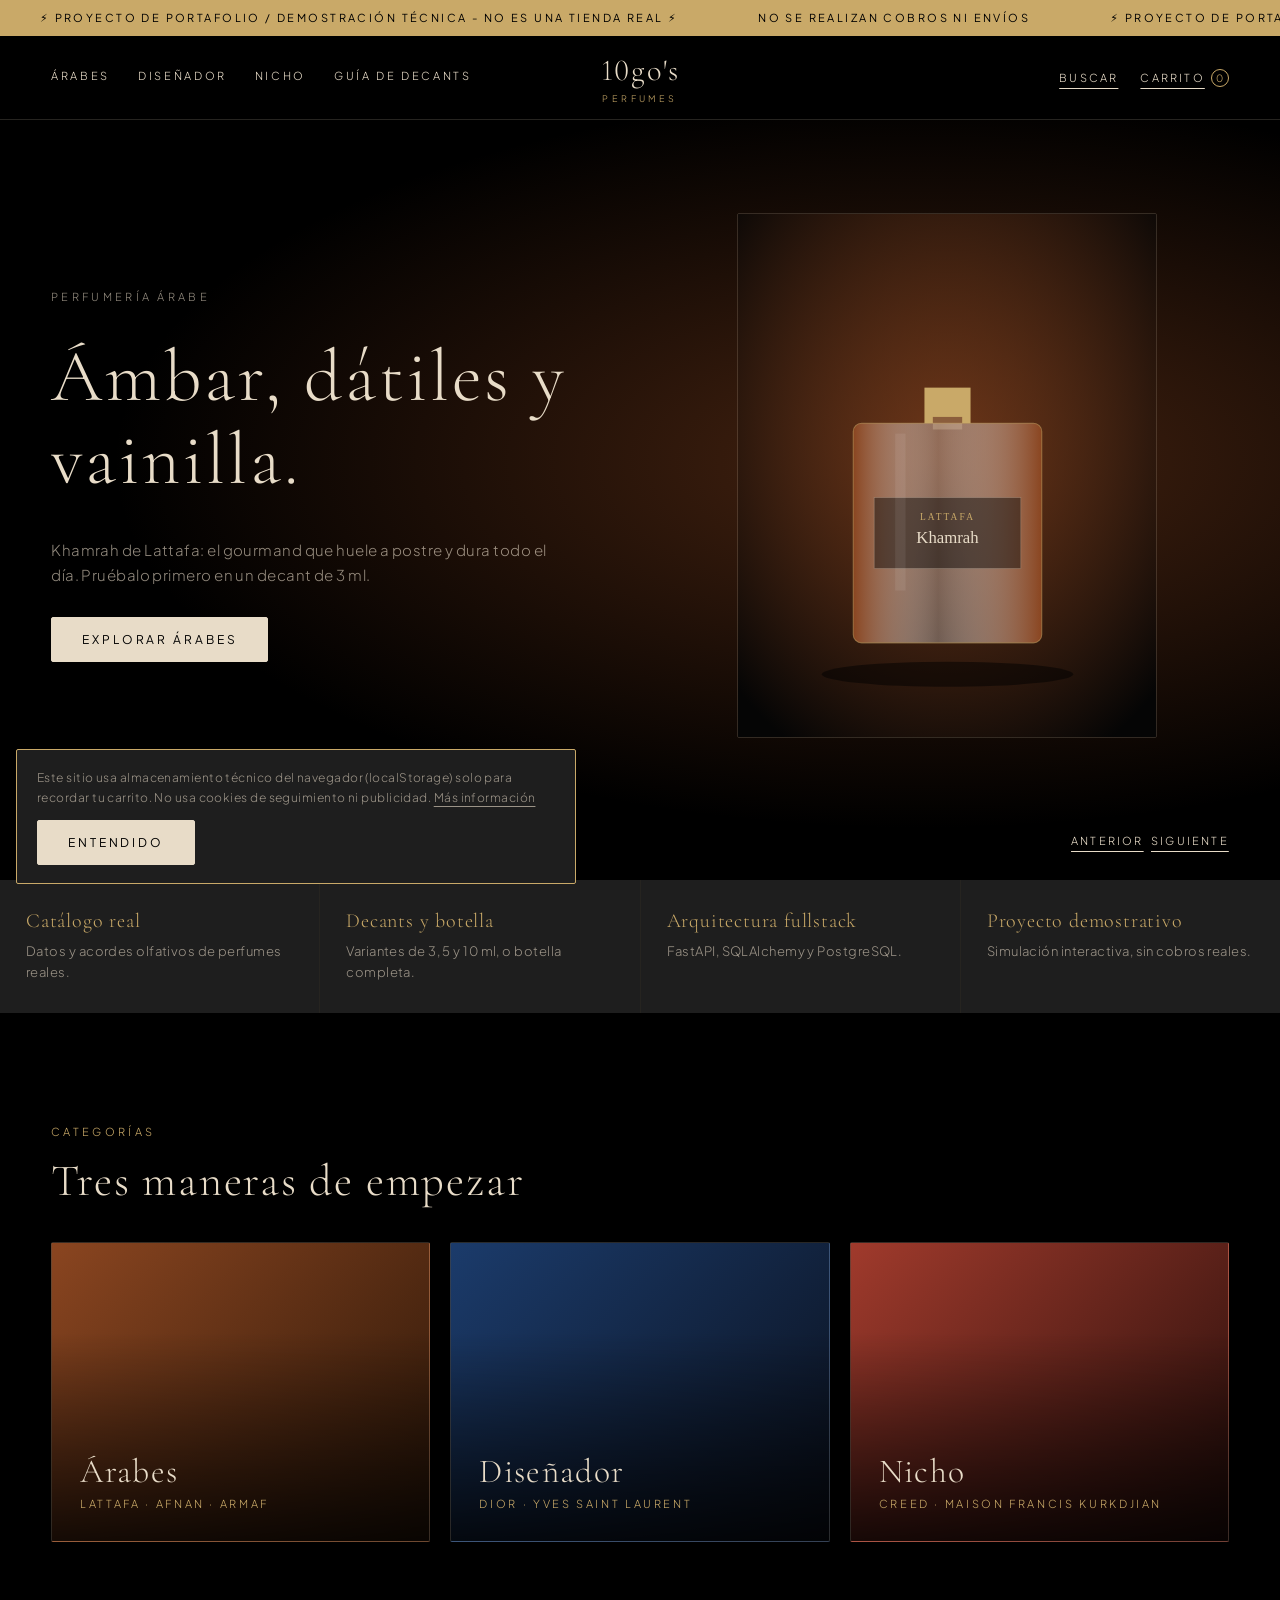
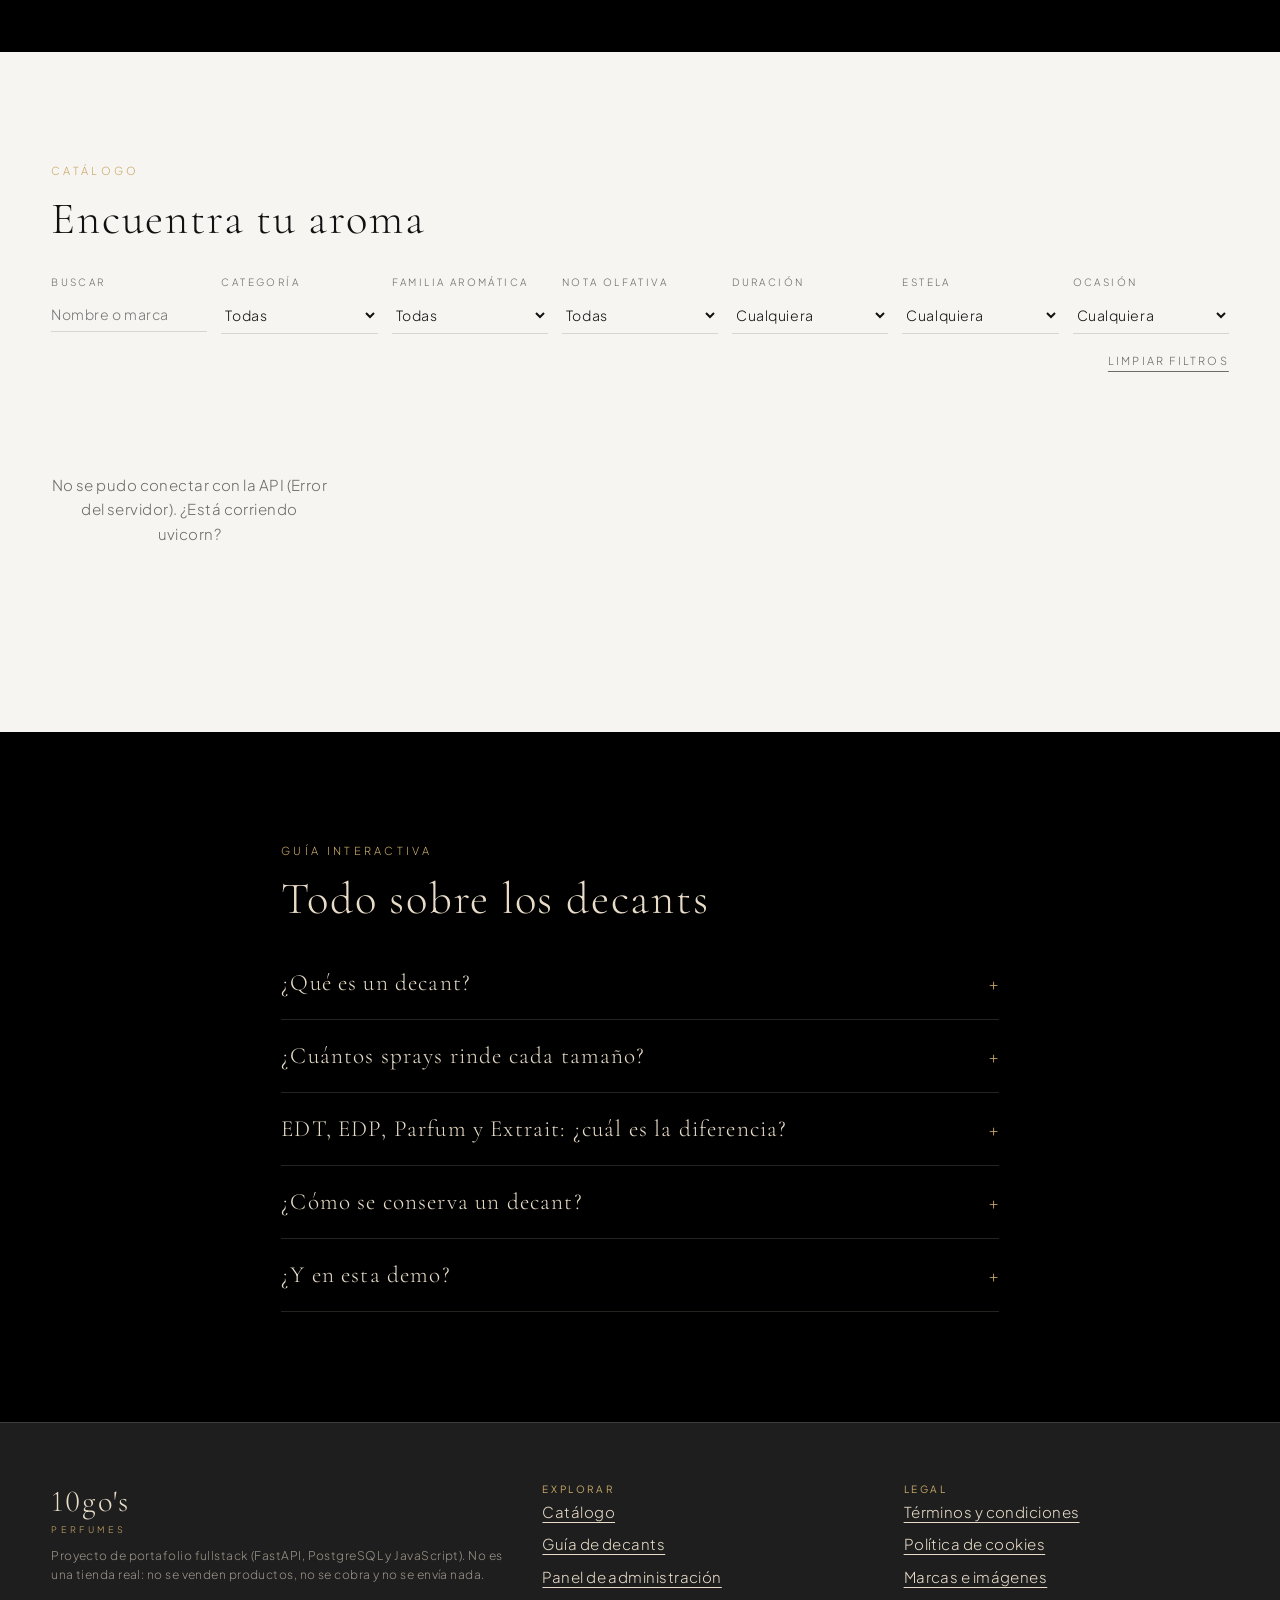
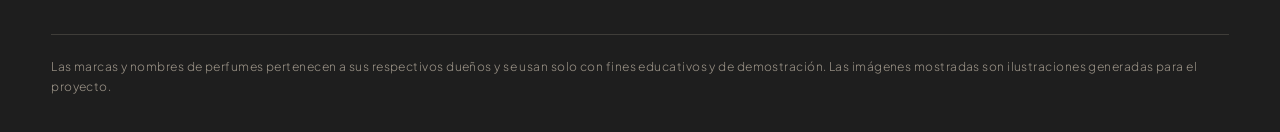
==== frontend/index.html @ 8e202577 "API completa, seed con 8 perfumes y frontend (home, producto, checkout, admin, legal) Co-Authored-By" ====
<!doctype html>
<html lang="es">
<head>
<meta charset="utf-8">
<meta name="viewport" content="width=device-width, initial-scale=1">
<title>10go's Perfumes · Decants y perfumería árabe (proyecto de portafolio)</title>
<meta name="description" content="Proyecto de portafolio: catálogo de perfumes y decants. No es una tienda real.">
<link rel="preconnect" href="https://fonts.googleapis.com"><link rel="preconnect" href="https://fonts.gstatic.com" crossorigin>
<link href="https://fonts.googleapis.com/css2?family=Cormorant+Garamond:wght@300;400&family=Plus+Jakarta+Sans:wght@200;300;400&display=swap" rel="stylesheet">
<link rel="icon" href="data:image/svg+xml,%3Csvg xmlns=%27http://www.w3.org/2000/svg%27 viewBox=%270 0 32 32%27%3E%3Crect width=%2732%27 height=%2732%27 fill=%27%23000%27/%3E%3Ctext x=%2716%27 y=%2722%27 font-size=%2716%27 text-anchor=%27middle%27 fill=%27%23C9A968%27 font-family=%27serif%27%3E10%3C/text%3E%3C/svg%3E">
<link rel="stylesheet" href="css/styles.css">
</head>
<body>
<main>
  <div class="hero" id="hero" aria-roledescription="carrusel" aria-label="Destacados"></div>

  <div class="pillars">
    <div class="pillar"><h3>Catálogo real</h3><p>Datos y acordes olfativos de perfumes reales.</p></div>
    <div class="pillar"><h3>Decants y botella</h3><p>Variantes de 3, 5 y 10 ml, o botella completa.</p></div>
    <div class="pillar"><h3>Arquitectura fullstack</h3><p>FastAPI, SQLAlchemy y PostgreSQL.</p></div>
    <div class="pillar"><h3>Proyecto demostrativo</h3><p>Simulación interactiva, sin cobros reales.</p></div>
  </div>

  <section class="section on-dark" id="categorias"><div class="wrap">
    <p class="eyebrow">Categorías</p><h2>Tres maneras de empezar</h2>
    <div class="cats">
      <a class="cat" href="?category=Árabe#catalogo" data-cat="Árabe" style="--cat-bg:linear-gradient(135deg,#8a4520,#2a1608)"><h3>Árabes</h3><span>Lattafa · Afnan · Armaf</span></a>
      <a class="cat" href="?category=Diseñador#catalogo" data-cat="Diseñador" style="--cat-bg:linear-gradient(135deg,#1b3b6b,#0a0f1a)"><h3>Diseñador</h3><span>Dior · Yves Saint Laurent</span></a>
      <a class="cat" href="?category=Nicho#catalogo" data-cat="Nicho" style="--cat-bg:linear-gradient(135deg,#a03a2c,#240d0a)"><h3>Nicho</h3><span>Creed · Maison Francis Kurkdjian</span></a>
    </div></div></section>

  <section class="section on-charcoal" id="featured"><div class="wrap">
    <p class="eyebrow">Destacados</p><h2>Los más buscados</h2>
    <div class="grid" id="featured-grid" style="margin-top:34px"></div></div></section>

  <section class="section on-light" id="catalogo"><div class="wrap">
    <p class="eyebrow">Catálogo</p><h2>Encuentra tu aroma</h2>
    <form class="filters" id="filters" autocomplete="off">
      <div><label for="f-q">Buscar</label><input id="f-q" name="q" type="search" placeholder="Nombre o marca"></div>
      <div><label for="f-category">Categoría</label><select id="f-category" name="category"><option value="">Todas</option></select></div>
      <div><label for="f-family">Familia aromática</label><select id="f-family" name="family"><option value="">Todas</option></select></div>
      <div><label for="f-note">Nota olfativa</label><select id="f-note" name="note"><option value="">Todas</option></select></div>
      <div><label for="f-duration">Duración</label><select id="f-duration" name="duration"><option value="">Cualquiera</option></select></div>
      <div><label for="f-sillage">Estela</label><select id="f-sillage" name="sillage"><option value="">Cualquiera</option></select></div>
      <div><label for="f-occasion">Ocasión</label><select id="f-occasion" name="occasion"><option value="">Cualquiera</option></select></div>
    </form>
    <div class="results-bar"><span id="result-count" aria-live="polite"></span><button class="link" id="clear" type="button">Limpiar filtros</button></div>
    <div class="grid" id="catalog-grid"></div></div></section>

  <section class="section on-dark" id="guia"><div class="wrap narrow" style="margin-inline:auto">
    <p class="eyebrow">Guía interactiva</p><h2>Todo sobre los decants</h2>
    <details class="acc"><summary>¿Qué es un decant?</summary><div class="acc-body">Es una porción del perfume original pasada a un atomizador pequeño. Permite probar un aroma caro o desconocido durante semanas, sin comprar el frasco completo. El líquido es el mismo del frasco original.</div></details>
    <details class="acc"><summary>¿Cuántos sprays rinde cada tamaño?</summary><div class="acc-body">Un spray libera aproximadamente 0.1 ml (varía según el atomizador). Valores orientativos:
      <table><thead><tr><th>Tamaño</th><th>Sprays aprox.</th><th>Para qué sirve</th></tr></thead><tbody>
      <tr><td>3 ml</td><td>~30</td><td>Probar el aroma unos días</td></tr><tr><td>5 ml</td><td>~50</td><td>Un viaje o un par de semanas</td></tr>
      <tr><td>10 ml</td><td>~100</td><td>Uso casual durante meses</td></tr><tr><td>Botella (70 a 105 ml)</td><td>~700 a 1000</td><td>Tu aroma de cabecera</td></tr></tbody></table></div></details>
    <details class="acc"><summary>EDT, EDP, Parfum y Extrait: ¿cuál es la diferencia?</summary><div class="acc-body">Cambia la proporción de aceites perfumados, y con ella la intensidad y la duración. Los porcentajes son rangos típicos y cada marca decide los suyos:
      <table><thead><tr><th>Tipo</th><th>Concentración típica</th><th>Duración típica</th></tr></thead><tbody>
      <tr><td>Eau de Toilette (EDT)</td><td>5 a 15 %</td><td>3 a 5 horas</td></tr><tr><td>Eau de Parfum (EDP)</td><td>15 a 20 %</td><td>5 a 8 horas</td></tr>
      <tr><td>Parfum / Extrait</td><td>20 a 40 %</td><td>8 horas o más</td></tr></tbody></table></div></details>
    <details class="acc"><summary>¿Cómo se conserva un decant?</summary><div class="acc-body">Lejos de la luz directa y del calor: un cajón o un armario es ideal, nunca el baño ni el carro. Cerrado y con el atomizador limpio, un decant puede durar años.</div></details>
    <details class="acc"><summary>¿Y en esta demo?</summary><div class="acc-body">Aquí no se vende nada: puedes armar un carrito y generar una orden de prueba, que descuenta el stock de la base de datos para mostrar cómo funciona el backend.</div></details>
  </div></section>
</main>
<script type="module" src="js/app.js"></script>
</body>
</html>
---- frontend/css/styles.css ----
/* 10go's Perfumes: estilos. Paleta de marca + layout editorial inspirado en AATHER
   (tipografía fina, aire, líneas de 1px, esquinas de 2px, enlaces subrayados). */
:root {
  --bg: #000000;
  --charcoal: #1E1E1E;
  --cream: #E8DCC8;
  --gold: #C9A968;
  --amber: #8B5E3C;
  --catalog: #F7F5F2;
  --ink: #111111;
  --muted: rgba(232, 220, 200, .62);
  --line: rgba(232, 220, 200, .16);
  --radius: 2px;
  --font-title: "Cormorant Garamond", "Times New Roman", serif;
  --font-body: "Plus Jakarta Sans", system-ui, sans-serif;
  --gutter: clamp(16px, 4vw, 56px);
}
*, *::before, *::after { box-sizing: border-box; }
html { scroll-behavior: smooth; }
@media (prefers-reduced-motion: reduce) { html { scroll-behavior: auto; } * { animation-duration: .001ms !important; transition-duration: .001ms !important; } }
body { margin: 0; background: var(--bg); color: var(--cream); font: 300 15px/1.65 var(--font-body); letter-spacing: .03em; -webkit-font-smoothing: antialiased; }
img { max-width: 100%; display: block; }
a { color: inherit; text-decoration: underline; text-decoration-thickness: 1px; text-underline-offset: 4px; }
a:hover { color: var(--gold); }
h1, h2, h3, h4 { font-family: var(--font-title); font-weight: 300; letter-spacing: .04em; margin: 0 0 .5em; line-height: 1.12; }
h1 { font-size: clamp(2.4rem, 6vw, 4.6rem); } h2 { font-size: clamp(1.8rem, 3.6vw, 2.8rem); } h3 { font-size: 1.5rem; }
.eyebrow { font-size: 11px; letter-spacing: .3em; text-transform: uppercase; color: var(--gold); margin: 0 0 14px; }
.wrap { padding-inline: var(--gutter); max-width: 1400px; margin-inline: auto; }
.section { padding-block: clamp(56px, 9vw, 110px); }
.on-dark { background: var(--bg); color: var(--cream); }
.on-charcoal { background: var(--charcoal); color: var(--cream); }
.on-light { background: var(--catalog); color: var(--ink); --muted: rgba(17, 17, 17, .6); --line: rgba(17, 17, 17, .14); }
.on-light a:hover { color: var(--amber); }
.sr-only { position: absolute; width: 1px; height: 1px; overflow: hidden; clip: rect(0 0 0 0); white-space: nowrap; }
:focus-visible { outline: 1px solid var(--gold); outline-offset: 3px; }

/* ---- botones: el principal es crema; el resto son enlaces subrayados ---- */
.btn { display: inline-block; background: var(--cream); color: #000; border: 1px solid var(--cream); border-radius: var(--radius); padding: 14px 30px; font: 400 12px var(--font-body); letter-spacing: .24em; text-transform: uppercase; text-decoration: none; cursor: pointer; transition: background .25s, color .25s; }
.btn:hover { background: transparent; color: var(--cream); }
.on-light .btn { background: #000; color: var(--cream); border-color: #000; } .on-light .btn:hover { background: transparent; color: #000; }
.btn[disabled] { opacity: .35; pointer-events: none; }
.link { background: none; border: 0; padding: 0; font: inherit; color: inherit; letter-spacing: .2em; text-transform: uppercase; font-size: 11px; text-decoration: underline; text-underline-offset: 6px; cursor: pointer; }
.link:hover { color: var(--gold); }

/* ---- marquesina de aviso ---- */
.topbar { background: var(--gold); color: #000; overflow: hidden; white-space: nowrap; font-size: 11px; letter-spacing: .22em; text-transform: uppercase; font-weight: 400; }
.topbar-track { display: inline-flex; animation: marquee 38s linear infinite; padding-block: 9px; }
.topbar:hover .topbar-track { animation-play-state: paused; }
.topbar span { padding-inline: 40px; }
@keyframes marquee { to { transform: translateX(-50%); } }

/* ---- header ---- */
.site-header { position: sticky; top: 0; z-index: 40; background: rgba(0, 0, 0, .92); backdrop-filter: blur(8px); border-bottom: 1px solid var(--line); }
.header-row { display: grid; grid-template-columns: 1fr auto 1fr; align-items: center; padding: 16px var(--gutter); gap: 16px; max-width: 1400px; margin-inline: auto; }
.nav { display: flex; gap: 28px; font-size: 11px; letter-spacing: .24em; text-transform: uppercase; }
.nav a { white-space: nowrap; text-decoration: none; padding-bottom: 3px; } .nav a:hover, .nav a[aria-current] { color: var(--gold); text-decoration: underline; }
.logo { text-align: center; text-decoration: none; line-height: 1; display: block; }
.logo b { display: block; font: 300 1.9rem var(--font-title); letter-spacing: .06em; color: var(--cream); }
.logo small { display: block; margin-top: 5px; font-size: 9px; letter-spacing: .38em; color: var(--gold); }
.header-tools { display: flex; justify-content: flex-end; gap: 22px; align-items: center; }
.cart-count { display: inline-grid; place-items: center; min-width: 18px; height: 18px; margin-left: 6px; border: 1px solid var(--gold); border-radius: 9px; font-size: 10px; letter-spacing: 0; color: var(--gold); }
.search-bar { display: none; border-top: 1px solid var(--line); padding: 12px var(--gutter); }
.search-bar.open { display: block; }
.search-bar input { width: 100%; max-width: 1400px; margin-inline: auto; display: block; background: transparent; border: 0; border-bottom: 1px solid var(--line); color: var(--cream); font: 300 1.2rem var(--font-title); padding: 8px 0; letter-spacing: .06em; }
.search-bar input:focus { outline: none; border-color: var(--gold); }
@media (max-width: 820px) {
  .header-row { grid-template-columns: auto 1fr auto; }
  .nav { grid-column: 1 / -1; grid-row: 2; overflow-x: auto; gap: 22px; padding-bottom: 4px; justify-content: center; }
  .logo { grid-column: 2; grid-row: 1; } .header-tools { grid-column: 3; grid-row: 1; gap: 14px; }
}

/* ---- hero carrusel ---- */
.hero { position: relative; min-height: min(86vh, 760px); overflow: hidden; background: var(--bg); }
.slide { position: absolute; inset: 0; display: grid; grid-template-columns: 1.05fr 1fr; align-items: center; gap: 24px; padding: 40px var(--gutter) 90px; opacity: 0; visibility: hidden; transition: opacity .9s ease, visibility .9s; background: radial-gradient(ellipse at 72% 45%, var(--tint) 0%, transparent 62%); }
.slide.active { opacity: 1; visibility: visible; }
.slide-text { max-width: 560px; margin-left: max(0px, calc((100vw - 1400px) / 2)); }
.slide-text p { color: var(--muted); max-width: 46ch; margin: 0 0 30px; }
.slide-img img { width: 100%; height: 100%; object-fit: cover; }
.slide-img { justify-self: center; width: min(420px, 80%); aspect-ratio: 4 / 5; border-radius: var(--radius); overflow: hidden; border: 1px solid var(--line); }
.slide.active .slide-text > * { animation: rise .9s both; } .slide.active .slide-text > *:nth-child(2) { animation-delay: .1s; } .slide.active .slide-text > *:nth-child(3) { animation-delay: .2s; } .slide.active .slide-text > *:nth-child(4) { animation-delay: .3s; }
@keyframes rise { from { opacity: 0; transform: translateY(14px); } }
.hero-ctrl { position: absolute; bottom: 28px; left: var(--gutter); right: var(--gutter); display: flex; justify-content: space-between; align-items: center; z-index: 3; }
.dots { display: flex; gap: 10px; } .dot { width: 26px; height: 2px; background: var(--line); border: 0; padding: 0; cursor: pointer; } .dot[aria-current="true"] { background: var(--gold); }
@media (max-width: 760px) { .slide { grid-template-columns: 1fr; padding-top: 28px; align-content: start; } .slide-img { width: 48%; order: -1; } .hero { min-height: 780px; } }

/* ---- pilares ---- */
.pillars { display: grid; grid-template-columns: repeat(4, 1fr); gap: 1px; background: var(--line); }
.pillar { background: var(--charcoal); padding: 30px 26px; }
.pillar h3 { font-size: 1.25rem; margin-bottom: 8px; color: var(--gold); } .pillar p { margin: 0; font-size: 13px; color: var(--muted); }
@media (max-width: 900px) { .pillars { grid-template-columns: 1fr 1fr; } } @media (max-width: 520px) { .pillars { grid-template-columns: 1fr; } }

/* ---- categorías ---- */
.cats { display: grid; grid-template-columns: repeat(3, 1fr); gap: 20px; margin-top: 36px; }
.cat { position: relative; min-height: 300px; padding: 28px; display: flex; flex-direction: column; justify-content: flex-end; text-decoration: none; border: 1px solid var(--line); border-radius: var(--radius); background: linear-gradient(to top, rgba(0,0,0,.78), transparent 70%), var(--cat-bg); overflow: hidden; transition: border-color .3s; }
.cat:hover { border-color: var(--gold); color: var(--cream); } .cat h3 { font-size: 2.1rem; margin-bottom: 4px; } .cat span { font-size: 11px; letter-spacing: .24em; text-transform: uppercase; color: var(--gold); }
@media (max-width: 760px) { .cats { grid-template-columns: 1fr; } .cat { min-height: 180px; } }

/* ---- tarjetas de producto ---- */
.grid { display: grid; grid-template-columns: repeat(auto-fill, minmax(230px, 1fr)); gap: 36px 24px; }
.card { text-decoration: none; display: block; color: inherit; }
.card:hover { color: inherit; }
.card-img { aspect-ratio: 4 / 5; overflow: hidden; border-radius: var(--radius); background: #0b0b0b; position: relative; }
.card-img img { width: 100%; height: 100%; object-fit: cover; transition: transform .8s cubic-bezier(.2,.7,.2,1); }
.card:hover .card-img img { transform: scale(1.045); }
.card-badge { position: absolute; top: 10px; left: 10px; background: var(--cream); color: #000; font-size: 9px; letter-spacing: .22em; text-transform: uppercase; padding: 4px 8px; border-radius: var(--radius); }
.card-brand { margin: 14px 0 2px; font-size: 10px; letter-spacing: .26em; text-transform: uppercase; color: var(--gold); }
.on-light .card-brand { color: var(--amber); }
.card h3 { font-size: 1.35rem; margin: 0 0 6px; }
.card-meta { font-size: 12px; color: var(--muted); margin: 0; } .card-price { margin: 6px 0 0; font-size: 13px; }
.card-price s { color: var(--muted); }

/* ---- filtros ---- */
.filters { display: grid; grid-template-columns: repeat(auto-fit, minmax(150px, 1fr)); gap: 14px; margin: 30px 0 18px; }
.filters label { display: block; font-size: 10px; letter-spacing: .24em; text-transform: uppercase; color: var(--muted); margin-bottom: 6px; }
.filters select, .filters input { width: 100%; background: transparent; color: inherit; border: 0; border-bottom: 1px solid var(--line); border-radius: 0; padding: 8px 0; font: 300 14px var(--font-body); letter-spacing: .04em; }
.filters option { color: #000; } .filters select:focus, .filters input:focus { outline: none; border-color: var(--gold); }
.results-bar { display: flex; justify-content: space-between; align-items: center; margin-bottom: 28px; font-size: 12px; color: var(--muted); letter-spacing: .12em; }
.empty { padding: 60px 0; text-align: center; color: var(--muted); }

/* ---- guía de decants ---- */
details.acc { border-bottom: 1px solid var(--line); } details.acc summary { cursor: pointer; list-style: none; padding: 22px 0; font: 300 1.45rem var(--font-title); letter-spacing: .05em; display: flex; justify-content: space-between; }
details.acc summary::-webkit-details-marker { display: none; } details.acc summary::after { content: "+"; color: var(--gold); transition: transform .3s; } details.acc[open] summary::after { transform: rotate(45deg); }
details.acc .acc-body { padding: 0 0 26px; color: var(--muted); max-width: 70ch; }
.acc table { border-collapse: collapse; width: 100%; max-width: 560px; margin-top: 8px; } .acc th, .acc td { text-align: left; padding: 9px 12px 9px 0; border-bottom: 1px solid var(--line); font-size: 13px; } .acc th { color: var(--gold); font-weight: 400; letter-spacing: .15em; text-transform: uppercase; font-size: 10px; }

/* ---- página de producto ---- */
.product { display: grid; grid-template-columns: 1fr 1fr; gap: clamp(28px, 5vw, 80px); align-items: start; }
.product-img { position: sticky; top: 120px; aspect-ratio: 4 / 5; border-radius: var(--radius); overflow: hidden; border: 1px solid var(--line); }
.product-img img { width: 100%; height: 100%; object-fit: cover; }
.price-big { font: 300 2rem var(--font-title); margin: 12px 0 2px; } .price-sub { color: var(--muted); font-size: 13px; margin: 0 0 24px; }
.sizes { display: flex; flex-wrap: wrap; gap: 10px; margin: 8px 0 8px; }
.size { background: transparent; color: var(--cream); border: 1px solid var(--line); border-radius: var(--radius); padding: 12px 18px; font: 300 13px var(--font-body); letter-spacing: .1em; cursor: pointer; text-align: center; min-width: 92px; transition: border-color .2s, background .2s; }
.size small { display: block; font-size: 9px; letter-spacing: .2em; text-transform: uppercase; color: var(--gold); margin-top: 2px; }
.size:hover { border-color: var(--gold); } .size[aria-pressed="true"] { border-color: var(--gold); background: rgba(201, 169, 104, .12); }
.size[disabled] { opacity: .4; cursor: not-allowed; text-decoration: line-through; } .size[disabled] small { text-decoration: none; }
.stock-line { font-size: 12px; color: var(--muted); letter-spacing: .1em; margin: 6px 0 22px; min-height: 1.4em; }
.buy-row { display: flex; gap: 16px; align-items: center; flex-wrap: wrap; }
.qty { display: inline-flex; align-items: center; border: 1px solid var(--line); border-radius: var(--radius); } .qty button { background: none; border: 0; color: inherit; width: 38px; height: 44px; cursor: pointer; font-size: 16px; } .qty span { min-width: 28px; text-align: center; }
.spec { width: 100%; border-collapse: collapse; margin: 6px 0 30px; } .spec th, .spec td { text-align: left; padding: 11px 0; border-bottom: 1px solid var(--line); font-size: 13px; vertical-align: top; } .spec th { color: var(--gold); font-weight: 400; letter-spacing: .18em; text-transform: uppercase; font-size: 10px; width: 36%; }
.pyramid { display: grid; gap: 14px; margin: 8px 0 30px; } .pyramid h4 { font: 400 10px var(--font-body); letter-spacing: .24em; text-transform: uppercase; color: var(--gold); margin: 0 0 4px; } .pyramid p { margin: 0; }
/* gráfico de acordes: las barras crecen de 0 a su porcentaje al cargar */
.accords { display: grid; gap: 8px; margin: 10px 0 8px; }
.bar { height: 30px; background: rgba(232, 220, 200, .05); border-radius: 0 999px 999px 0; }
.bar > span { display: flex; align-items: center; height: 100%; width: 0; padding-left: 14px; border-radius: 0 999px 999px 0; font-size: 12px; letter-spacing: .08em; white-space: nowrap; animation: grow 1.1s cubic-bezier(.2, .7, .2, 1) forwards; animation-delay: calc(var(--i) * 90ms + 150ms); }
@keyframes grow { to { width: var(--w); } }
.note-src { font-size: 11px; color: var(--muted); }

/* ---- carrito lateral ---- */
.overlay { position: fixed; inset: 0; background: rgba(0, 0, 0, .6); opacity: 0; pointer-events: none; transition: opacity .3s; z-index: 60; } .overlay.open { opacity: 1; pointer-events: auto; }
.drawer { position: fixed; top: 0; right: 0; bottom: 0; width: min(430px, 100vw); background: var(--charcoal); border-left: 1px solid var(--line); transform: translateX(100%); transition: transform .4s cubic-bezier(.2, .7, .2, 1); z-index: 70; display: flex; flex-direction: column; }
.drawer.open { transform: none; }
.drawer-head, .drawer-foot { padding: 22px 26px; border-bottom: 1px solid var(--line); display: flex; justify-content: space-between; align-items: center; } .drawer-foot { border: 0; border-top: 1px solid var(--line); display: block; }
.drawer-head h2 { margin: 0; font-size: 1.7rem; } .drawer-items { flex: 1; overflow-y: auto; padding: 8px 26px; }
.line { display: grid; grid-template-columns: 64px 1fr auto; gap: 14px; padding: 16px 0; border-bottom: 1px solid var(--line); align-items: start; } .line img { width: 64px; aspect-ratio: 4/5; object-fit: cover; border-radius: var(--radius); }
.line h4 { font: 400 1.1rem var(--font-title); margin: 0; } .line p { margin: 2px 0 6px; font-size: 12px; color: var(--muted); }
.line .qty button { height: 30px; width: 28px; } .line .qty { font-size: 13px; }
.total-row { display: flex; justify-content: space-between; margin-bottom: 4px; } .drawer-foot .btn { width: 100%; text-align: center; margin-top: 16px; } .tiny { font-size: 11px; color: var(--muted); }

/* ---- checkout / admin / legal ---- */
.page-head { padding-block: 56px 20px; } .narrow { max-width: 820px; }
.checkout { display: grid; grid-template-columns: 1.1fr 1fr; gap: clamp(28px, 5vw, 70px); align-items: start; }
.field { margin-bottom: 20px; } .field label { display: block; font-size: 10px; letter-spacing: .24em; text-transform: uppercase; color: var(--muted); margin-bottom: 6px; }
.field input, .field textarea, .field select { width: 100%; background: transparent; color: var(--cream); border: 0; border-bottom: 1px solid var(--line); padding: 10px 0; font: 300 15px var(--font-body); letter-spacing: .04em; border-radius: 0; } .field textarea { min-height: 80px; resize: vertical; border: 1px solid var(--line); padding: 10px; border-radius: var(--radius); }
.field input:focus, .field textarea:focus { outline: none; border-color: var(--gold); }
.demo-note { border: 1px solid var(--gold); color: var(--gold); padding: 14px 16px; font-size: 12px; letter-spacing: .06em; border-radius: var(--radius); margin: 0 0 26px; }
.error { color: #e58a7a; font-size: 13px; min-height: 1.4em; } .ticket { border: 1px solid var(--gold); padding: clamp(22px, 4vw, 44px); border-radius: var(--radius); max-width: 640px; margin-inline: auto; }
.ticket h2 { text-align: center; } .code { text-align: center; font: 300 2.4rem var(--font-title); color: var(--gold); letter-spacing: .12em; margin: 0 0 6px; }
.tbl { width: 100%; border-collapse: collapse; font-size: 13px; } .tbl th, .tbl td { text-align: left; padding: 10px 10px 10px 0; border-bottom: 1px solid var(--line); vertical-align: middle; } .tbl th { color: var(--gold); font-weight: 400; font-size: 10px; letter-spacing: .18em; text-transform: uppercase; } .tbl td.num, .tbl th.num { text-align: right; }
.tbl input { width: 78px; background: transparent; border: 1px solid var(--line); color: var(--cream); padding: 6px 8px; border-radius: var(--radius); font: inherit; }
.table-scroll { overflow-x: auto; }
.stats { display: grid; grid-template-columns: repeat(auto-fit, minmax(200px, 1fr)); gap: 1px; background: var(--line); margin-bottom: 50px; } .stat { background: var(--charcoal); padding: 26px; } .stat b { display: block; font: 300 2rem var(--font-title); color: var(--gold); } .stat span { font-size: 11px; letter-spacing: .2em; text-transform: uppercase; color: var(--muted); }
.out { color: #e58a7a; } .admin-tabs { display: flex; gap: 26px; margin: 0 0 24px; }
dialog { background: var(--charcoal); color: var(--cream); border: 1px solid var(--gold); border-radius: var(--radius); padding: 28px; width: min(720px, 94vw); max-height: 92vh; } dialog::backdrop { background: rgba(0, 0, 0, .75); }
.legal h2 { margin-top: 2em; font-size: 2rem; } .legal p, .legal li { color: var(--muted); }

/* ---- footer / cookies ---- */
.site-footer { background: var(--charcoal); border-top: 1px solid var(--line); padding: 60px var(--gutter) 36px; }
.footer-grid { max-width: 1400px; margin-inline: auto; display: grid; grid-template-columns: 1.4fr 1fr 1fr; gap: 36px; } .footer-grid h4 { font: 400 10px var(--font-body); letter-spacing: .26em; text-transform: uppercase; color: var(--gold); } .footer-grid ul { list-style: none; padding: 0; margin: 0; } .footer-grid li { margin-bottom: 8px; }
.footer-grid p, .legal-note { color: var(--muted); font-size: 12px; } .legal-note { max-width: 1400px; margin: 36px auto 0; padding-top: 22px; border-top: 1px solid var(--line); }
@media (max-width: 760px) { .footer-grid, .checkout, .product { grid-template-columns: 1fr; } .product-img { position: static; } }
.cookie { position: fixed; left: 16px; right: 16px; bottom: 16px; max-width: 560px; background: var(--charcoal); border: 1px solid var(--gold); border-radius: var(--radius); padding: 18px 20px; z-index: 80; font-size: 12px; display: none; } .cookie.show { display: block; } .cookie p { margin: 0 0 12px; color: var(--muted); } .cookie .row { display: flex; gap: 20px; align-items: center; }
.toast { position: fixed; left: 50%; bottom: 28px; transform: translate(-50%, 20px); background: var(--cream); color: #000; padding: 12px 22px; border-radius: var(--radius); font-size: 12px; letter-spacing: .12em; opacity: 0; pointer-events: none; transition: .3s; z-index: 90; } .toast.show { opacity: 1; transform: translate(-50%, 0); }
.admin-tabs .link[aria-pressed="true"] { color: var(--gold); }
/* Cormorant usa números "antiguos" (el 1 parece una I); forzamos números alineados en todo el sitio. */
* { font-feature-settings: "lnum" 1 !important; }
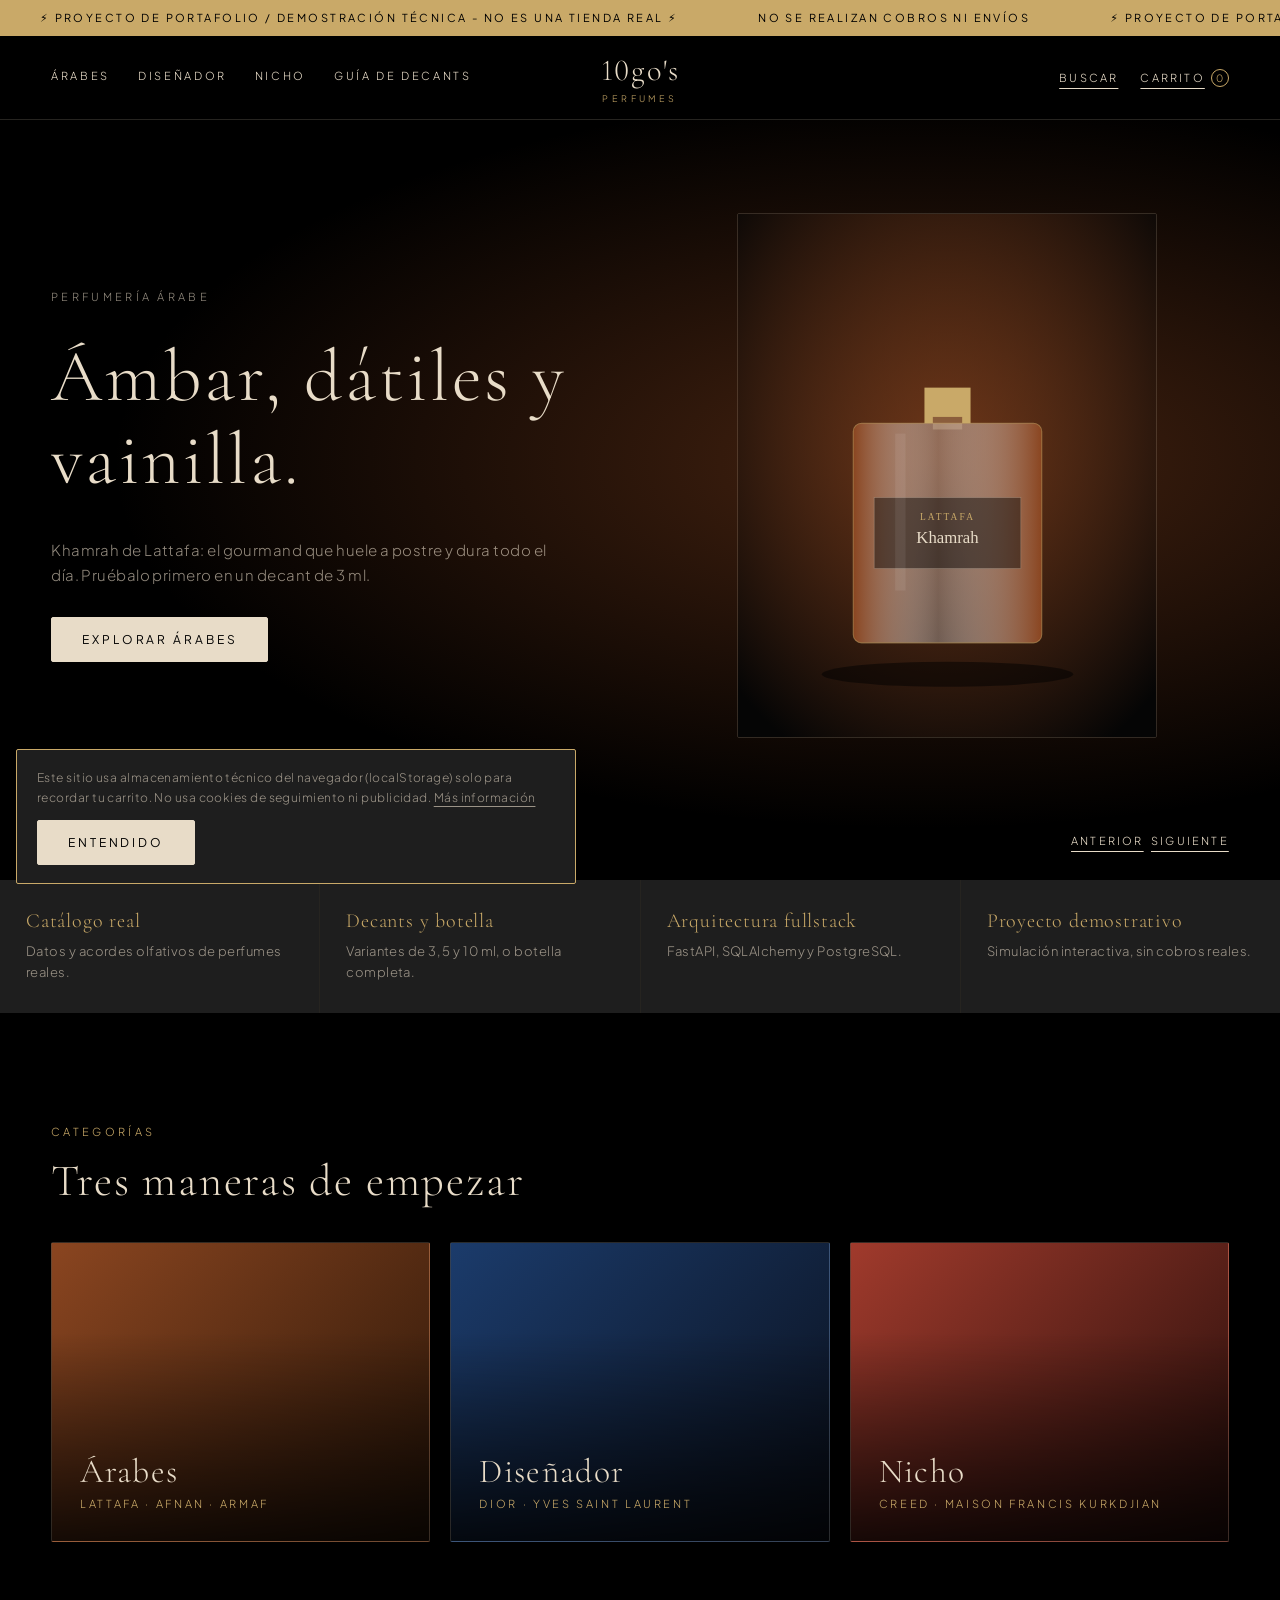
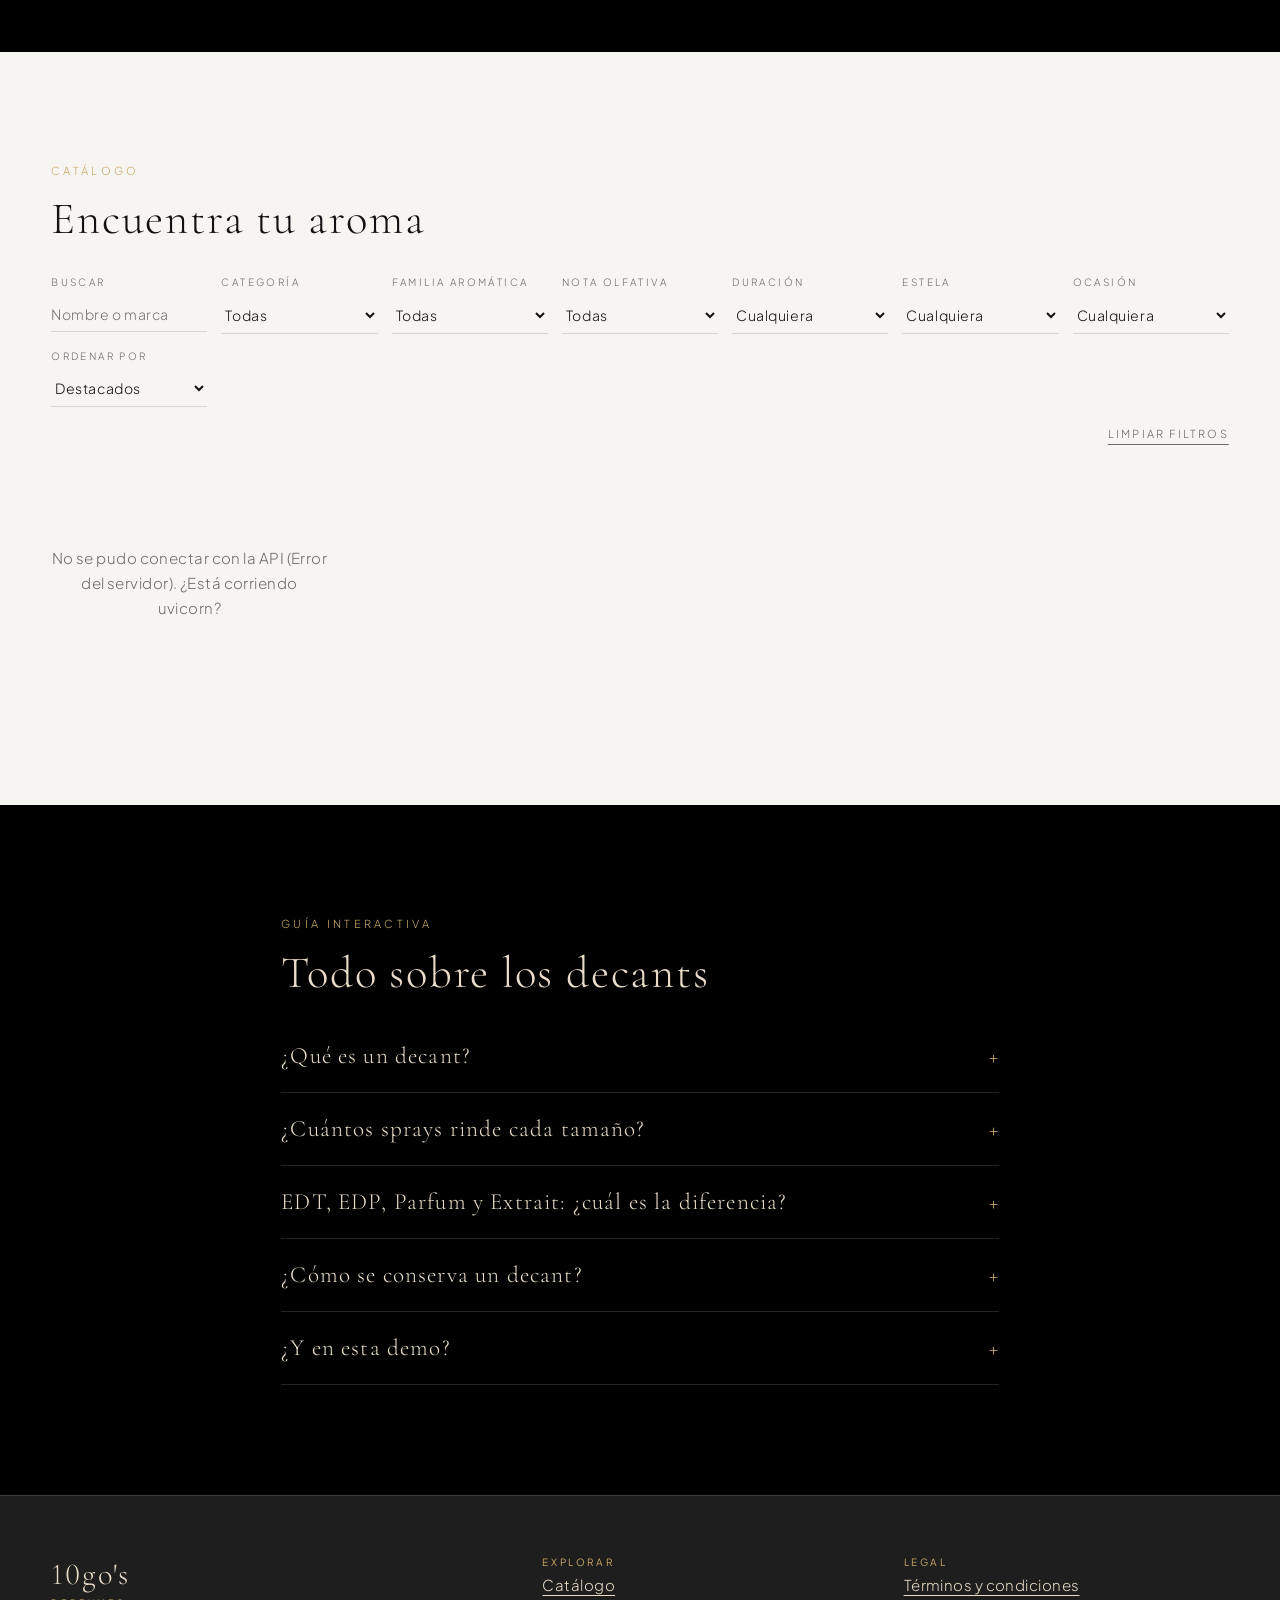
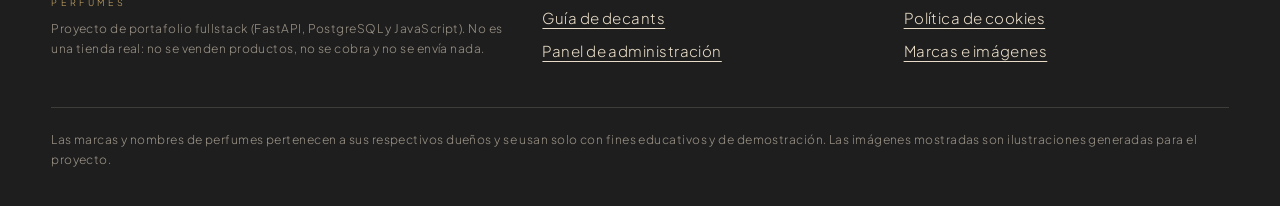
==== commit 9df63810: "Login JWT del admin, datos verificados en Fragrantica, orden del catálogo, recomendados y 404 Co-Aut" ====
--- a/frontend/index.html
+++ b/frontend/index.html
@@ -43,6 +43,7 @@
       <div><label for="f-duration">Duración</label><select id="f-duration" name="duration"><option value="">Cualquiera</option></select></div>
       <div><label for="f-sillage">Estela</label><select id="f-sillage" name="sillage"><option value="">Cualquiera</option></select></div>
       <div><label for="f-occasion">Ocasión</label><select id="f-occasion" name="occasion"><option value="">Cualquiera</option></select></div>
+      <div><label for="f-sort">Ordenar por</label><select id="f-sort" name="sort"><option value="">Destacados</option><option value="price_asc">Precio: menor a mayor</option><option value="price_desc">Precio: mayor a menor</option><option value="name">Nombre (A-Z)</option></select></div>
     </form>
     <div class="results-bar"><span id="result-count" aria-live="polite"></span><button class="link" id="clear" type="button">Limpiar filtros</button></div>
     <div class="grid" id="catalog-grid"></div></div></section>
--- a/frontend/css/styles.css
+++ b/frontend/css/styles.css
@@ -65,7 +65,7 @@
 .search-bar input:focus { outline: none; border-color: var(--gold); }
 @media (max-width: 820px) {
   .header-row { grid-template-columns: auto 1fr auto; }
-  .nav { grid-column: 1 / -1; grid-row: 2; overflow-x: auto; gap: 22px; padding-bottom: 4px; justify-content: center; }
+  .nav { grid-column: 1 / -1; grid-row: 2; overflow-x: auto; gap: 22px; padding-bottom: 4px; justify-content: safe center; scrollbar-width: none; }
   .logo { grid-column: 2; grid-row: 1; } .header-tools { grid-column: 3; grid-row: 1; gap: 14px; }
 }
 
@@ -108,6 +108,8 @@
 .card h3 { font-size: 1.35rem; margin: 0 0 6px; }
 .card-meta { font-size: 12px; color: var(--muted); margin: 0; } .card-price { margin: 6px 0 0; font-size: 13px; }
 .card-price s { color: var(--muted); }
+
+@media (max-width: 560px) { .grid { grid-template-columns: repeat(2, 1fr); gap: 28px 14px; } .card h3 { font-size: 1.1rem; } .card-meta { font-size: 11px; } .card-price { font-size: 12px; } }
 
 /* ---- filtros ---- */
 .filters { display: grid; grid-template-columns: repeat(auto-fit, minmax(150px, 1fr)); gap: 14px; margin: 30px 0 18px; }
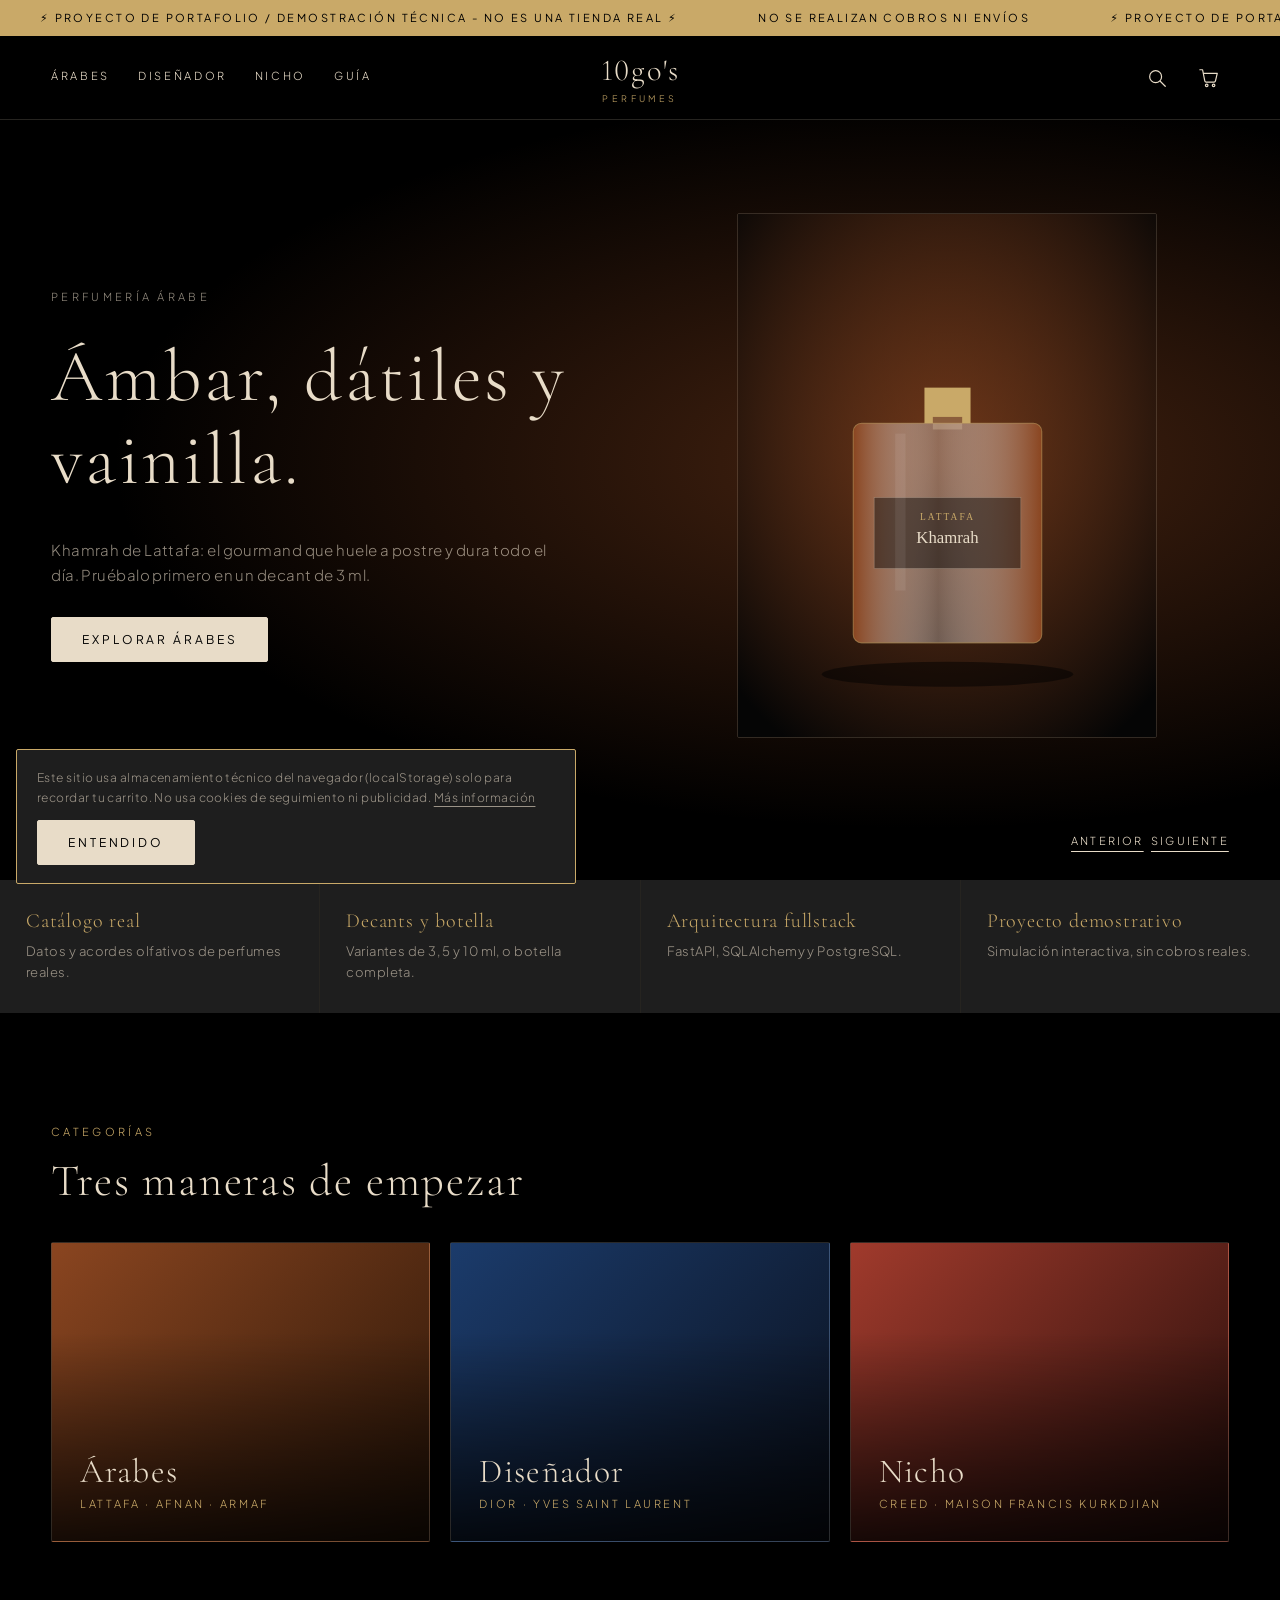
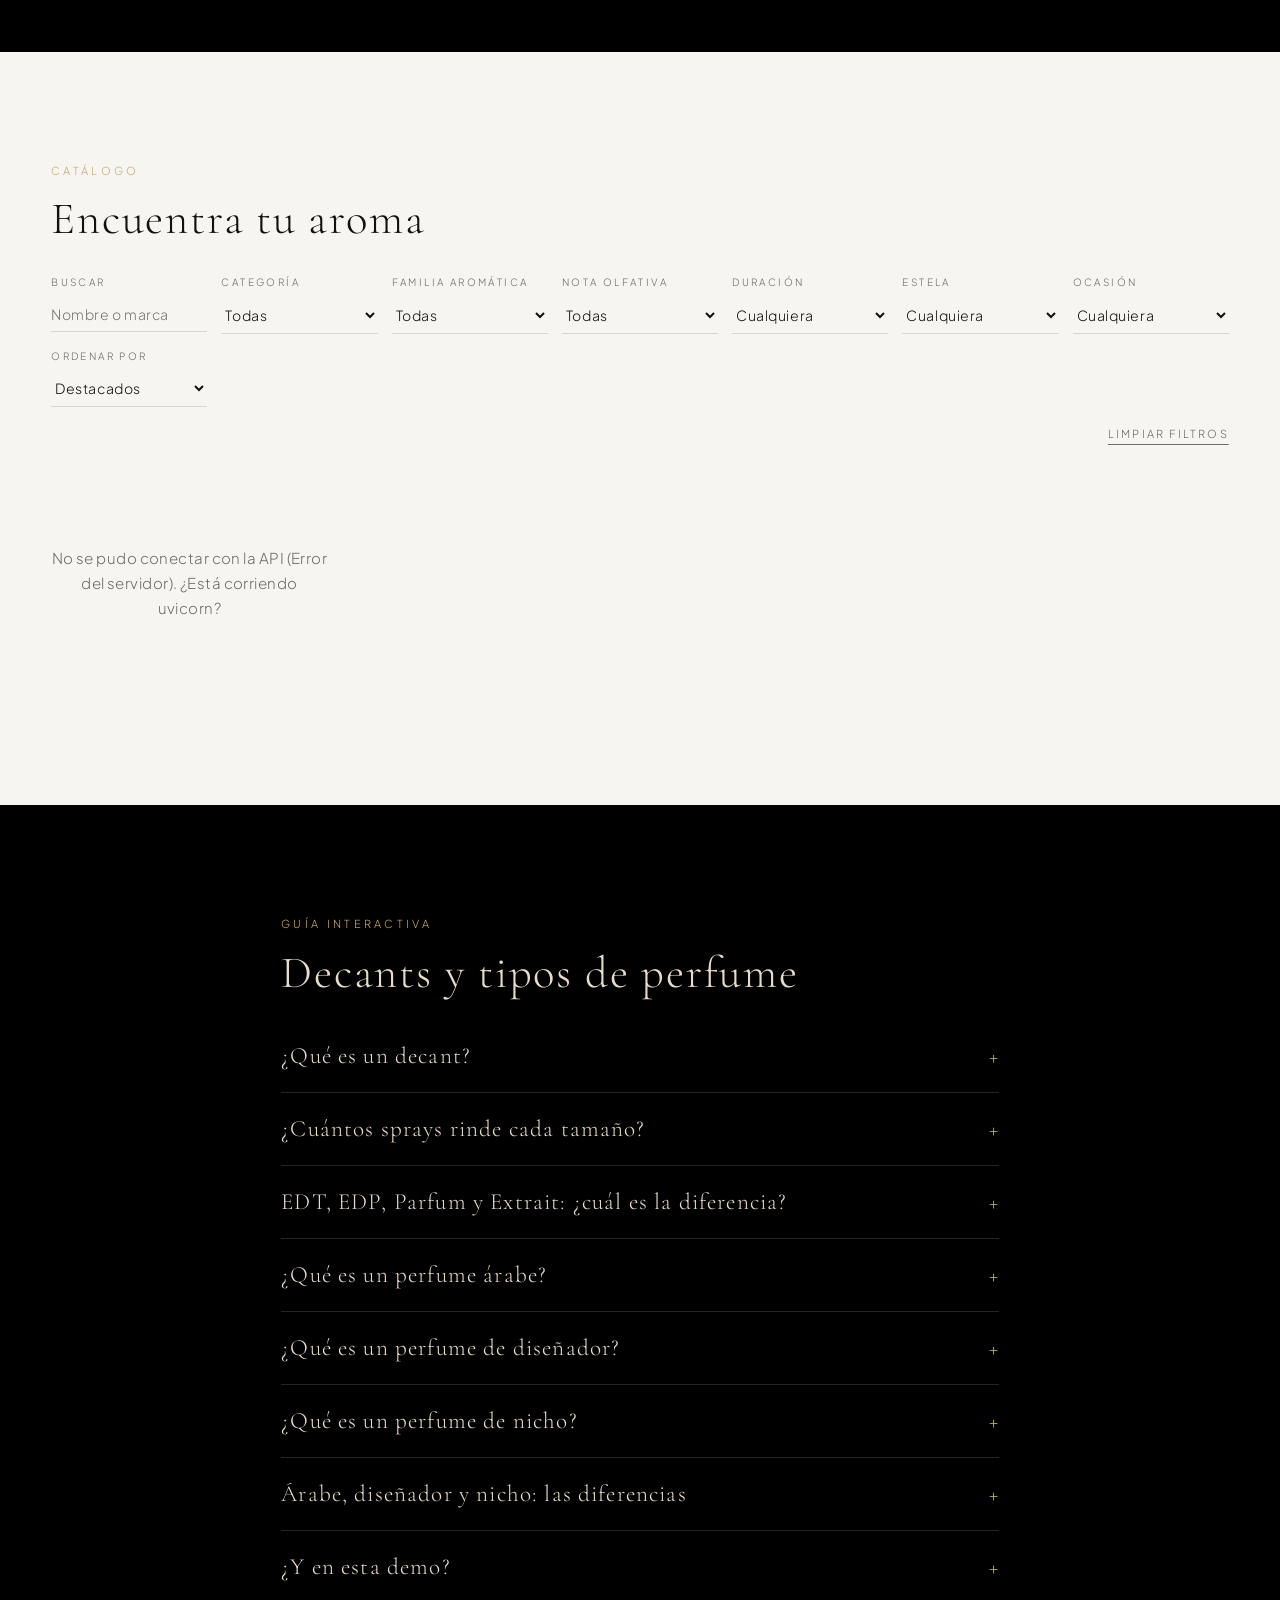
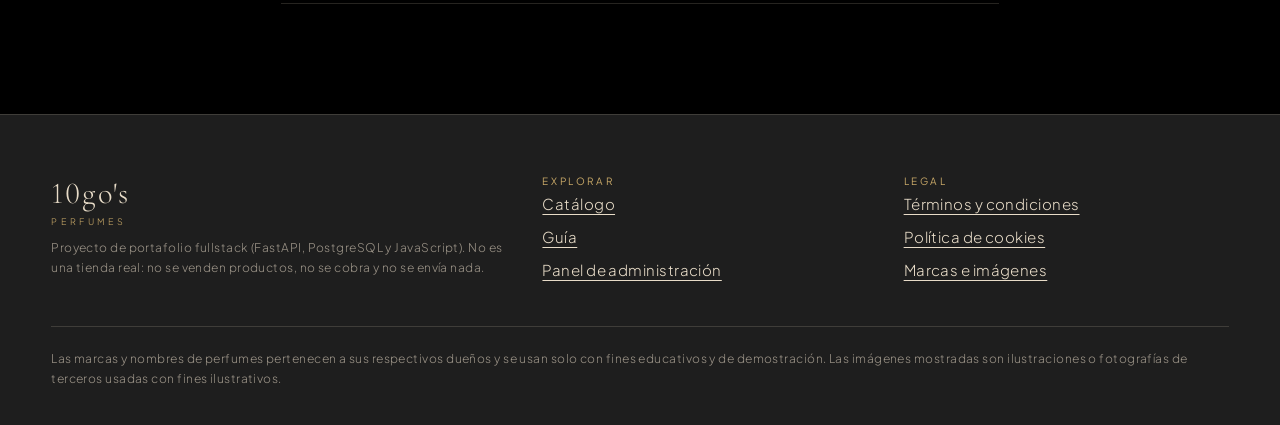
==== commit 65e1a64c: "Iconos de lupa y carrito en el header; guía con árabe, diseñador y nicho Co-Authored-By: Claude Sonn" ====
--- a/frontend/index.html
+++ b/frontend/index.html
@@ -49,7 +49,7 @@
     <div class="grid" id="catalog-grid"></div></div></section>
 
   <section class="section on-dark" id="guia"><div class="wrap narrow" style="margin-inline:auto">
-    <p class="eyebrow">Guía interactiva</p><h2>Todo sobre los decants</h2>
+    <p class="eyebrow">Guía interactiva</p><h2>Decants y tipos de perfume</h2>
     <details class="acc"><summary>¿Qué es un decant?</summary><div class="acc-body">Es una porción del perfume original pasada a un atomizador pequeño. Permite probar un aroma caro o desconocido durante semanas, sin comprar el frasco completo. El líquido es el mismo del frasco original.</div></details>
     <details class="acc"><summary>¿Cuántos sprays rinde cada tamaño?</summary><div class="acc-body">Un spray libera aproximadamente 0.1 ml (varía según el atomizador). Valores orientativos:
       <table><thead><tr><th>Tamaño</th><th>Sprays aprox.</th><th>Para qué sirve</th></tr></thead><tbody>
@@ -59,7 +59,17 @@
       <table><thead><tr><th>Tipo</th><th>Concentración típica</th><th>Duración típica</th></tr></thead><tbody>
       <tr><td>Eau de Toilette (EDT)</td><td>5 a 15 %</td><td>3 a 5 horas</td></tr><tr><td>Eau de Parfum (EDP)</td><td>15 a 20 %</td><td>5 a 8 horas</td></tr>
       <tr><td>Parfum / Extrait</td><td>20 a 40 %</td><td>8 horas o más</td></tr></tbody></table></div></details>
-    <details class="acc"><summary>¿Cómo se conserva un decant?</summary><div class="acc-body">Lejos de la luz directa y del calor: un cajón o un armario es ideal, nunca el baño ni el carro. Cerrado y con el atomizador limpio, un decant puede durar años.</div></details>
+    <details class="acc"><summary>¿Qué es un perfume árabe?</summary><div class="acc-body">Es la perfumería de casas de Medio Oriente, como Lattafa, Afnan o Armaf, con una larga tradición basada en el oud, el ámbar, el almizcle, las especias, el incienso y las rosas. Suelen ser composiciones intensas, dulces o especiadas, de mucha duración y estela. Hoy muchas casas árabes también hacen aromas modernos, algunos inspirados en perfumes famosos. Su gran atractivo es la relación entre precio y rendimiento.</div></details>
+    <details class="acc"><summary>¿Qué es un perfume de diseñador?</summary><div class="acc-body">Es el perfume que lanzan las grandes casas de moda y lujo, como Dior o Yves Saint Laurent, que ponen su marca a una fragancia. Se fabrican y distribuyen a gran escala, con campañas de publicidad globales y aromas pensados para gustar a mucha gente. Los clásicos de esta categoría son una apuesta segura y se consiguen en cualquier perfumería.</div></details>
+    <details class="acc"><summary>¿Qué es un perfume de nicho?</summary><div class="acc-body">Es el de casas pequeñas o independientes, dedicadas casi por completo a la perfumería, como Maison Francis Kurkdjian o Creed. Buscan composiciones más originales o arriesgadas, con ingredientes de alta calidad, y se producen en menor cantidad y se venden en pocos puntos. Por eso suelen ser los más caros y exclusivos. La frontera con el diseñador no siempre es clara: algunas casas históricas hoy pertenecen a grandes grupos.</div></details>
+    <details class="acc"><summary>Árabe, diseñador y nicho: las diferencias</summary><div class="acc-body">Valores orientativos para un frasco de 100 ml; cada marca y cada perfume cambian.
+      <div class="table-scroll"><table class="compare"><thead><tr><th></th><th>Árabe</th><th>Diseñador</th><th>Nicho</th></tr></thead><tbody>
+      <tr><td>Quién lo hace</td><td>Casas de Medio Oriente</td><td>Casas de moda y lujo</td><td>Casas independientes y especializadas</td></tr>
+      <tr><td>Estilo</td><td>Intenso, dulce, especiado y ambarado</td><td>Pensado para gustar a la mayoría</td><td>Original, a veces arriesgado</td></tr>
+      <tr><td>Distribución</td><td>Amplia, sobre todo en línea</td><td>Masiva, en todas las perfumerías</td><td>Limitada y selecta</td></tr>
+      <tr><td>Precio típico</td><td>Bajo a medio (US$ 25 a 60)</td><td>Medio a alto (US$ 100 a 200)</td><td>Alto (US$ 250 o más)</td></tr>
+      <tr><td>En esta demo</td><td>Lattafa, Afnan, Armaf</td><td>Dior, Yves Saint Laurent</td><td>Creed, Maison Francis Kurkdjian</td></tr>
+      </tbody></table></div></div></details>
     <details class="acc"><summary>¿Y en esta demo?</summary><div class="acc-body">Aquí no se vende nada: puedes armar un carrito y generar una orden de prueba, que descuenta el stock de la base de datos para mostrar cómo funciona el backend.</div></details>
   </div></section>
 </main>
--- a/frontend/css/styles.css
+++ b/frontend/css/styles.css
@@ -185,3 +185,17 @@
 .admin-tabs .link[aria-pressed="true"] { color: var(--gold); }
 /* Cormorant usa números "antiguos" (el 1 parece una I); forzamos números alineados en todo el sitio. */
 * { font-feature-settings: "lnum" 1 !important; }
+
+/* fotos reales: fondo claro y la foto completa (sin recortar) */
+.photo { background: #f2eee8 !important; }
+.photo img { object-fit: contain; padding: 7%; mix-blend-mode: multiply; } /* multiply funde el blanco de la foto con el fondo */
+.line img.photo { object-fit: contain; background: #f2eee8; padding: 3px; }
+
+/* iconos del header */
+.header-tools { gap: 12px; }
+.icon-btn { position: relative; display: inline-grid; place-items: center; width: 40px; height: 40px; padding: 0; background: none; border: 0; color: var(--cream); cursor: pointer; transition: color .2s; }
+.icon-btn:hover { color: var(--gold); }
+.icon-btn svg { width: 22px; height: 22px; fill: none; stroke: currentColor; stroke-width: 1.3; stroke-linecap: round; stroke-linejoin: round; }
+.cart-count { position: absolute; top: 2px; right: 0; min-width: 17px; height: 17px; margin: 0; padding: 0 4px; display: grid; place-items: center; background: var(--gold); border: 0; border-radius: 9px; color: #000; font-size: 10px; font-weight: 400; letter-spacing: 0; line-height: 1; }
+.cart-count[hidden] { display: none; }
+.acc table.compare { max-width: none; min-width: 640px; } .acc td:first-child { color: var(--cream); white-space: nowrap; } .table-scroll { overflow-x: auto; }
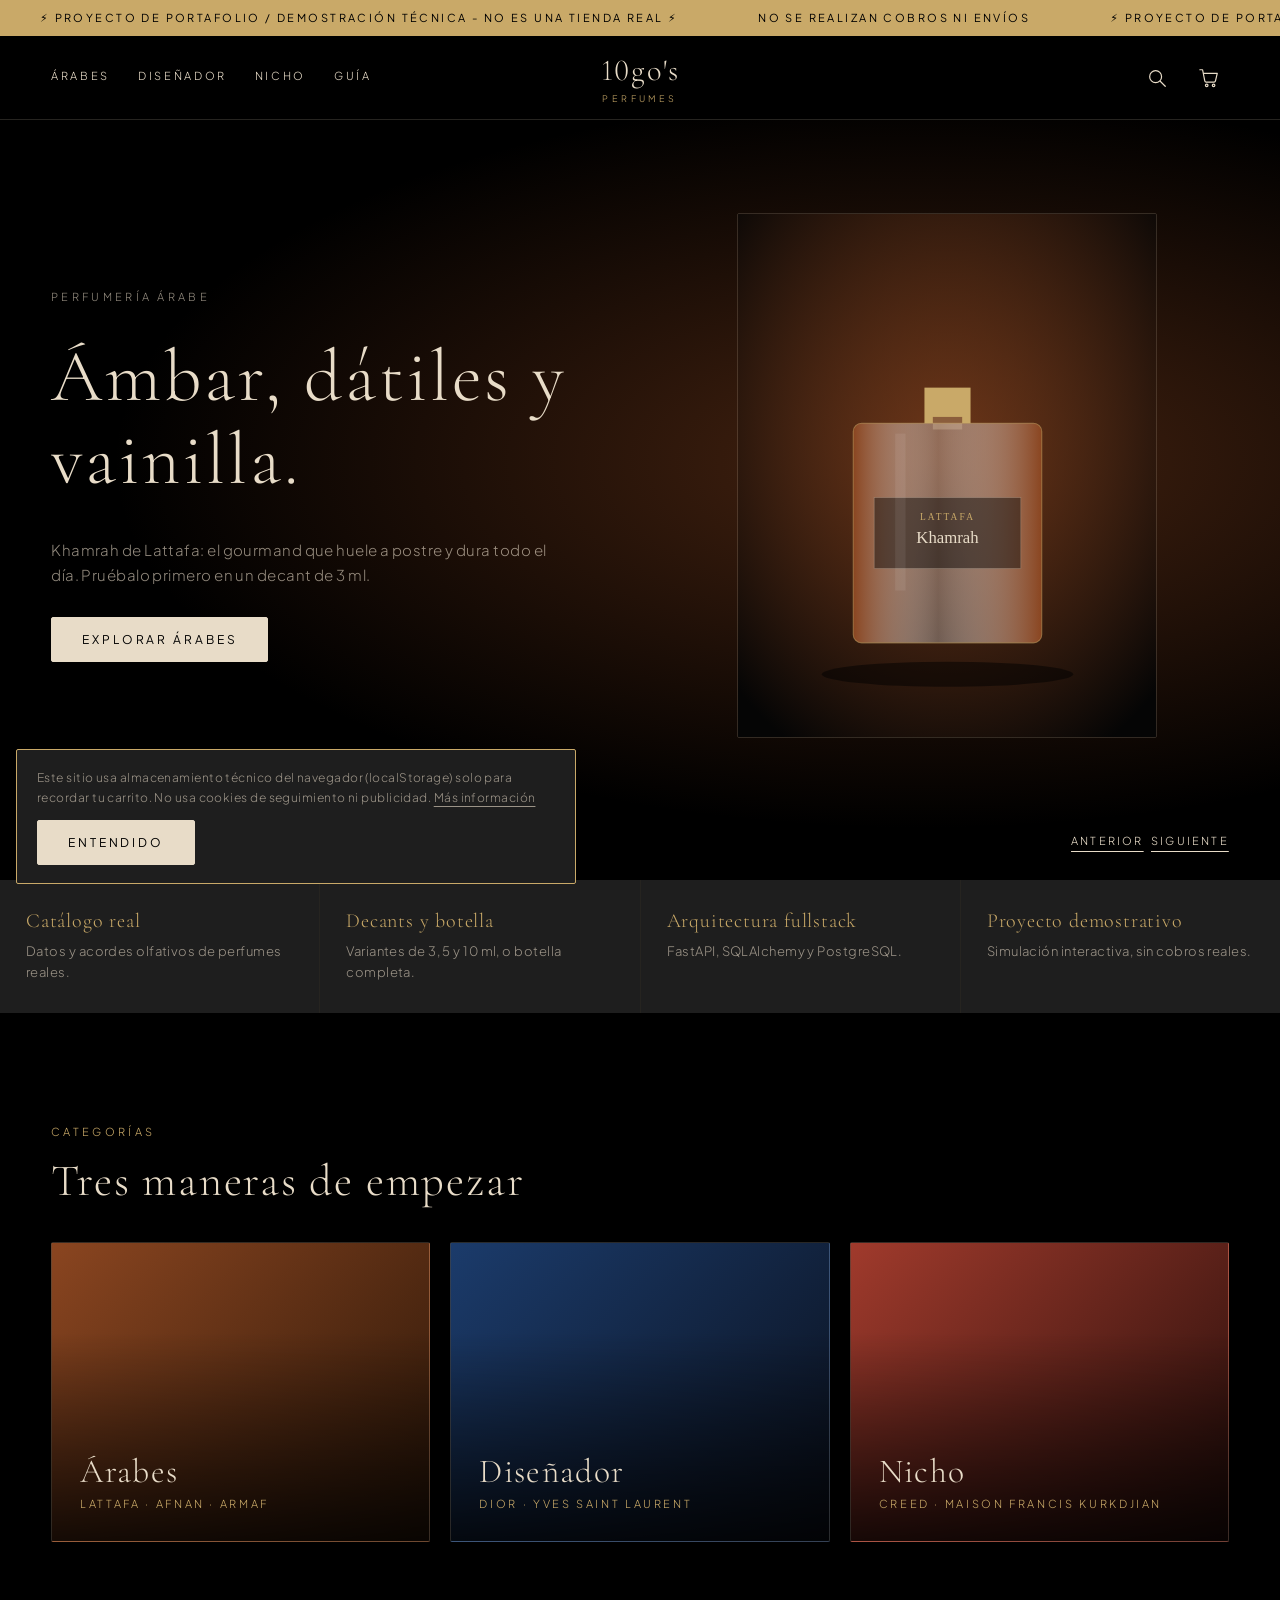
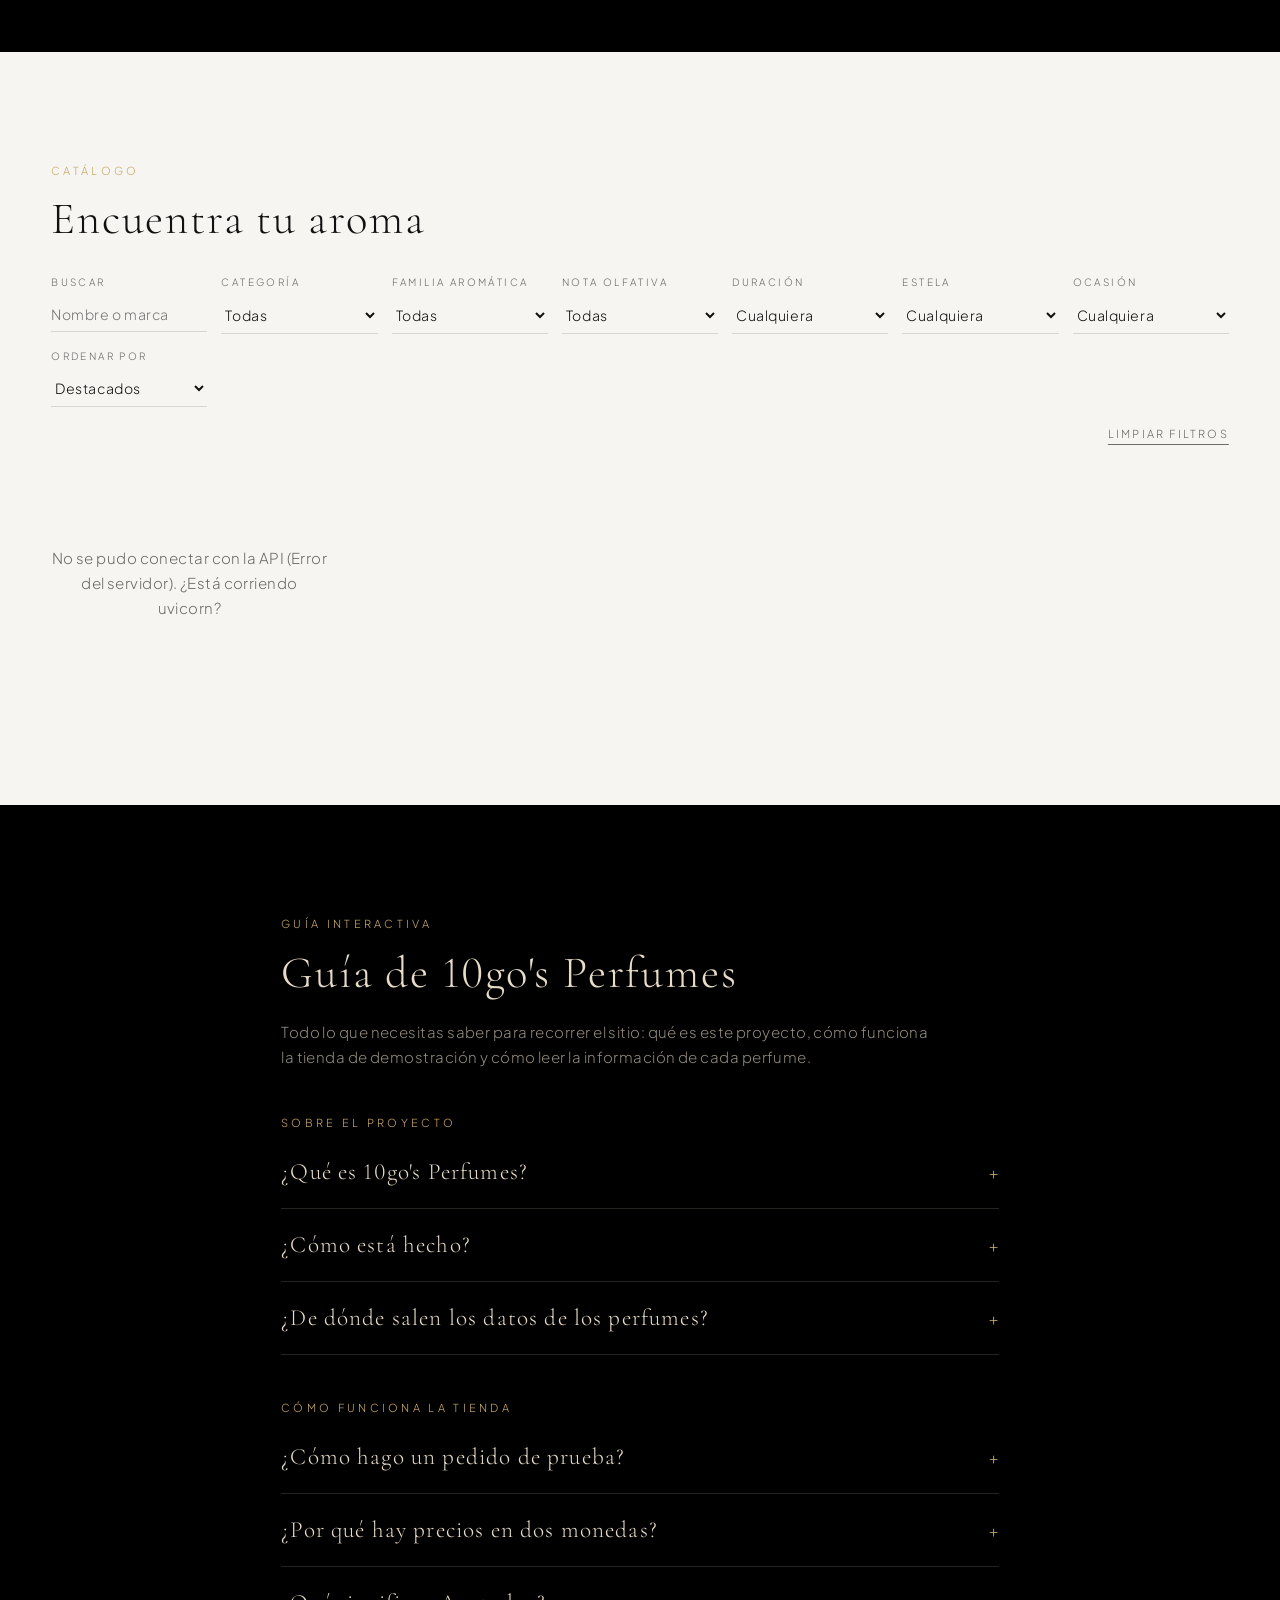
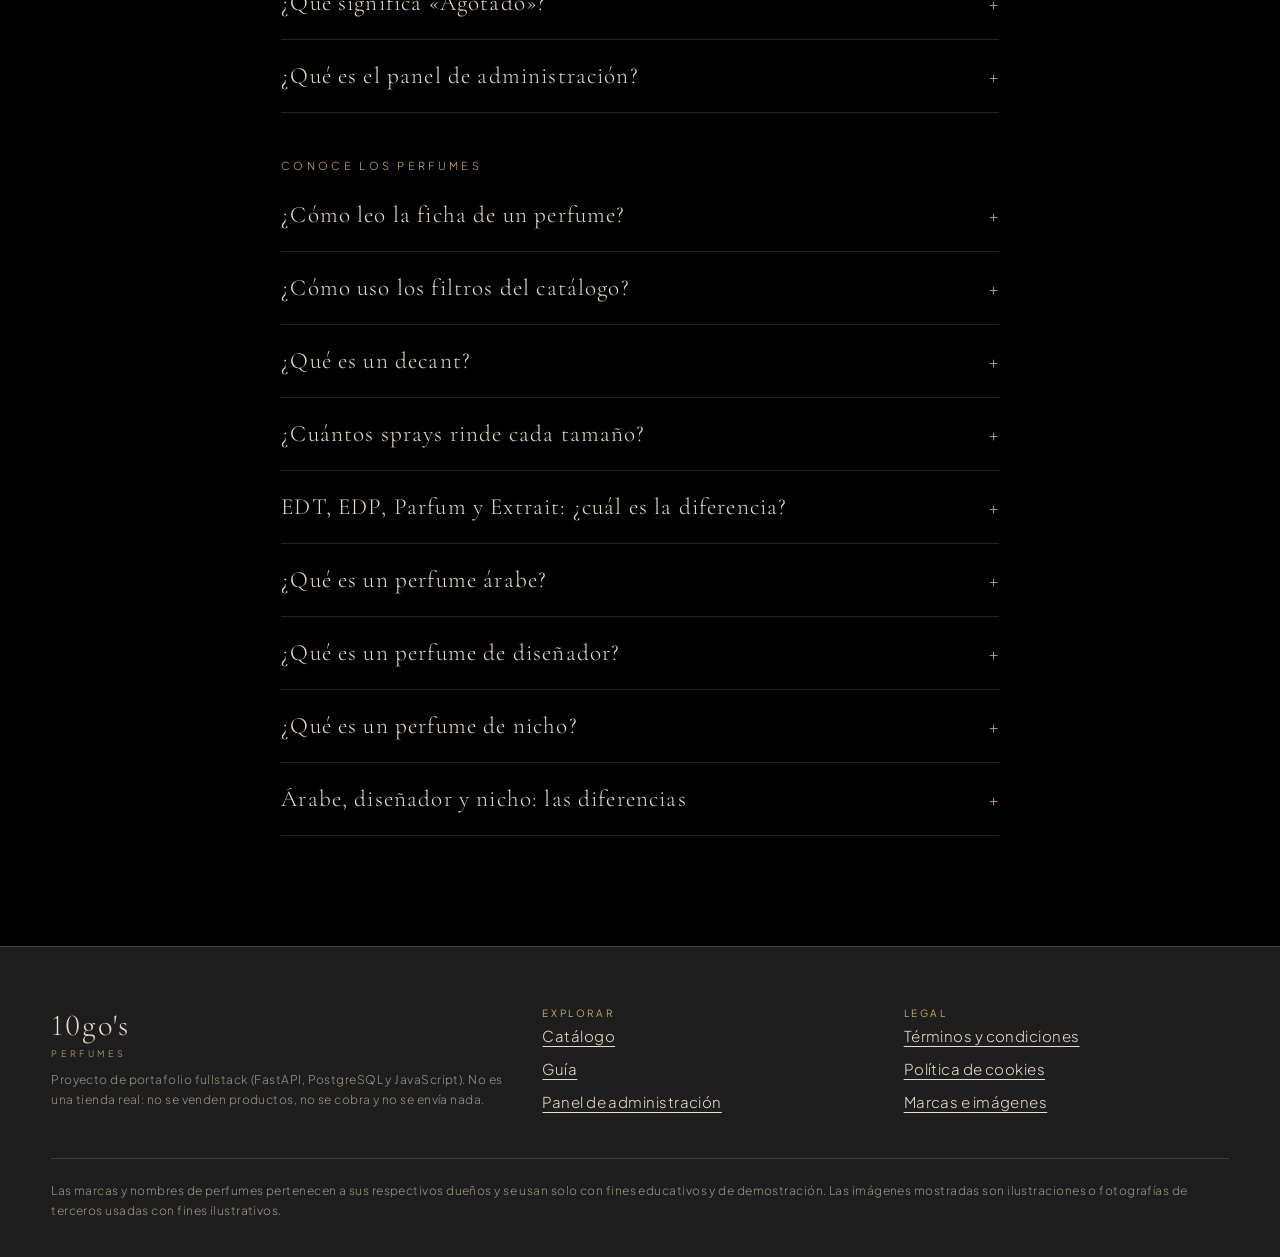
==== commit d246d14b: "Guía general del sitio: proyecto, tienda de prueba y perfumes Co-Authored-By: Claude Sonnet 5.5 <nor" ====
--- a/frontend/index.html
+++ b/frontend/index.html
@@ -49,7 +49,29 @@
     <div class="grid" id="catalog-grid"></div></div></section>
 
   <section class="section on-dark" id="guia"><div class="wrap narrow" style="margin-inline:auto">
-    <p class="eyebrow">Guía interactiva</p><h2>Decants y tipos de perfume</h2>
+    <p class="eyebrow">Guía interactiva</p><h2>Guía de 10go's Perfumes</h2>
+    <p style="color:var(--muted);max-width:60ch">Todo lo que necesitas saber para recorrer el sitio: qué es este proyecto, cómo funciona la tienda de demostración y cómo leer la información de cada perfume.</p>
+
+    <p class="eyebrow acc-group">Sobre el proyecto</p>
+    <details class="acc"><summary>¿Qué es 10go's Perfumes?</summary><div class="acc-body">Es un proyecto de portafolio: una tienda de perfumes y decants hecha para demostrar habilidades de desarrollo fullstack. <strong>No es una tienda real</strong>: no se vende nada, no se cobra y no se envía ningún producto. Todo lo que ves funciona de verdad, pero con fines demostrativos.</div></details>
+    <details class="acc"><summary>¿Cómo está hecho?</summary><div class="acc-body">El catálogo, el stock y las órdenes viven en una base de datos PostgreSQL. Un backend en Python (FastAPI y SQLAlchemy) ofrece una API, y esta página, escrita en HTML, CSS y JavaScript sin frameworks, la consulta en tiempo real. Por eso los filtros, el stock y las órdenes responden sin recargar la página.</div></details>
+    <details class="acc"><summary>¿De dónde salen los datos de los perfumes?</summary><div class="acc-body">Las notas, los acordes, el año y el perfumista de cada perfume se tomaron de Fragrantica. La duración y la estela son percepciones aproximadas y pueden variar de una persona a otra. Los precios son ficticios, y las marcas y nombres pertenecen a sus dueños (más detalles en la <a href="legal.html#marcas">sección legal</a>).</div></details>
+
+    <p class="eyebrow acc-group">Cómo funciona la tienda</p>
+    <details class="acc"><summary>¿Cómo hago un pedido de prueba?</summary><div class="acc-body">
+      <ol style="padding-left:1.2em;margin:0">
+        <li>Entra a un perfume y elige el formato: decant de 3, 5 o 10 ml, o botella completa.</li>
+        <li>Pulsa «Añadir al carrito». Puedes revisarlo y cambiarlo en el panel lateral.</li>
+        <li>Ve al checkout y escribe datos de prueba (nombre, correo y notas). No se pide ninguna tarjeta.</li>
+        <li>Genera la orden de prueba: recibirás un ticket con un código como ORD-1001 y el stock del perfume bajará en la base de datos.</li>
+      </ol></div></details>
+    <details class="acc"><summary>¿Por qué hay precios en dos monedas?</summary><div class="acc-body">Los precios se guardan en dólares (US$) y se muestran también en pesos dominicanos (RD$). La conversión usa una tasa fija de demostración de 61 pesos por dólar, que no sigue el mercado.</div></details>
+    <details class="acc"><summary>¿Qué significa «Agotado»?</summary><div class="acc-body">Cada formato de cada perfume tiene su propio stock. Cuando una orden de prueba compra la última unidad, ese formato pasa a «Agotado» y deja de poder añadirse al carrito, igual que ocurriría en una tienda real.</div></details>
+    <details class="acc"><summary>¿Qué es el panel de administración?</summary><div class="acc-body">Es una zona protegida con usuario y contraseña donde el administrador del proyecto ve las órdenes de prueba, edita precios y stock, y crea o modifica perfumes. Está en el enlace «Panel de administración» del pie de página.</div></details>
+
+    <p class="eyebrow acc-group">Conoce los perfumes</p>
+    <details class="acc"><summary>¿Cómo leo la ficha de un perfume?</summary><div class="acc-body">Las <strong>notas</strong> se organizan en tres fases: salida (lo primero que hueles), corazón (el cuerpo del aroma) y fondo (lo que queda horas después). El gráfico de <strong>main accords</strong> muestra las sensaciones dominantes: la barra más larga (100) es la que más se nota y las demás se miden respecto a ella. La <strong>familia aromática</strong> resume el estilo general, y la duración y la estela indican cuánto dura y cuánto se proyecta.</div></details>
+    <details class="acc"><summary>¿Cómo uso los filtros del catálogo?</summary><div class="acc-body">Puedes combinar filtros por categoría, familia aromática, nota olfativa, duración, estela y ocasión, y buscar por nombre o marca con la lupa. También puedes ordenar por precio o por nombre. Los resultados se actualizan al instante.</div></details>
     <details class="acc"><summary>¿Qué es un decant?</summary><div class="acc-body">Es una porción del perfume original pasada a un atomizador pequeño. Permite probar un aroma caro o desconocido durante semanas, sin comprar el frasco completo. El líquido es el mismo del frasco original.</div></details>
     <details class="acc"><summary>¿Cuántos sprays rinde cada tamaño?</summary><div class="acc-body">Un spray libera aproximadamente 0.1 ml (varía según el atomizador). Valores orientativos:
       <table><thead><tr><th>Tamaño</th><th>Sprays aprox.</th><th>Para qué sirve</th></tr></thead><tbody>
@@ -70,7 +92,6 @@
       <tr><td>Precio típico</td><td>Bajo a medio (US$ 25 a 60)</td><td>Medio a alto (US$ 100 a 200)</td><td>Alto (US$ 250 o más)</td></tr>
       <tr><td>En esta demo</td><td>Lattafa, Afnan, Armaf</td><td>Dior, Yves Saint Laurent</td><td>Creed, Maison Francis Kurkdjian</td></tr>
       </tbody></table></div></div></details>
-    <details class="acc"><summary>¿Y en esta demo?</summary><div class="acc-body">Aquí no se vende nada: puedes armar un carrito y generar una orden de prueba, que descuenta el stock de la base de datos para mostrar cómo funciona el backend.</div></details>
   </div></section>
 </main>
 <script type="module" src="js/app.js"></script>
--- a/frontend/css/styles.css
+++ b/frontend/css/styles.css
@@ -199,3 +199,5 @@
 .cart-count { position: absolute; top: 2px; right: 0; min-width: 17px; height: 17px; margin: 0; padding: 0 4px; display: grid; place-items: center; background: var(--gold); border: 0; border-radius: 9px; color: #000; font-size: 10px; font-weight: 400; letter-spacing: 0; line-height: 1; }
 .cart-count[hidden] { display: none; }
 .acc table.compare { max-width: none; min-width: 640px; } .acc td:first-child { color: var(--cream); white-space: nowrap; } .table-scroll { overflow-x: auto; }
+
+.acc-group { margin: 44px 0 4px; } .acc-body strong { color: var(--cream); font-weight: 400; }
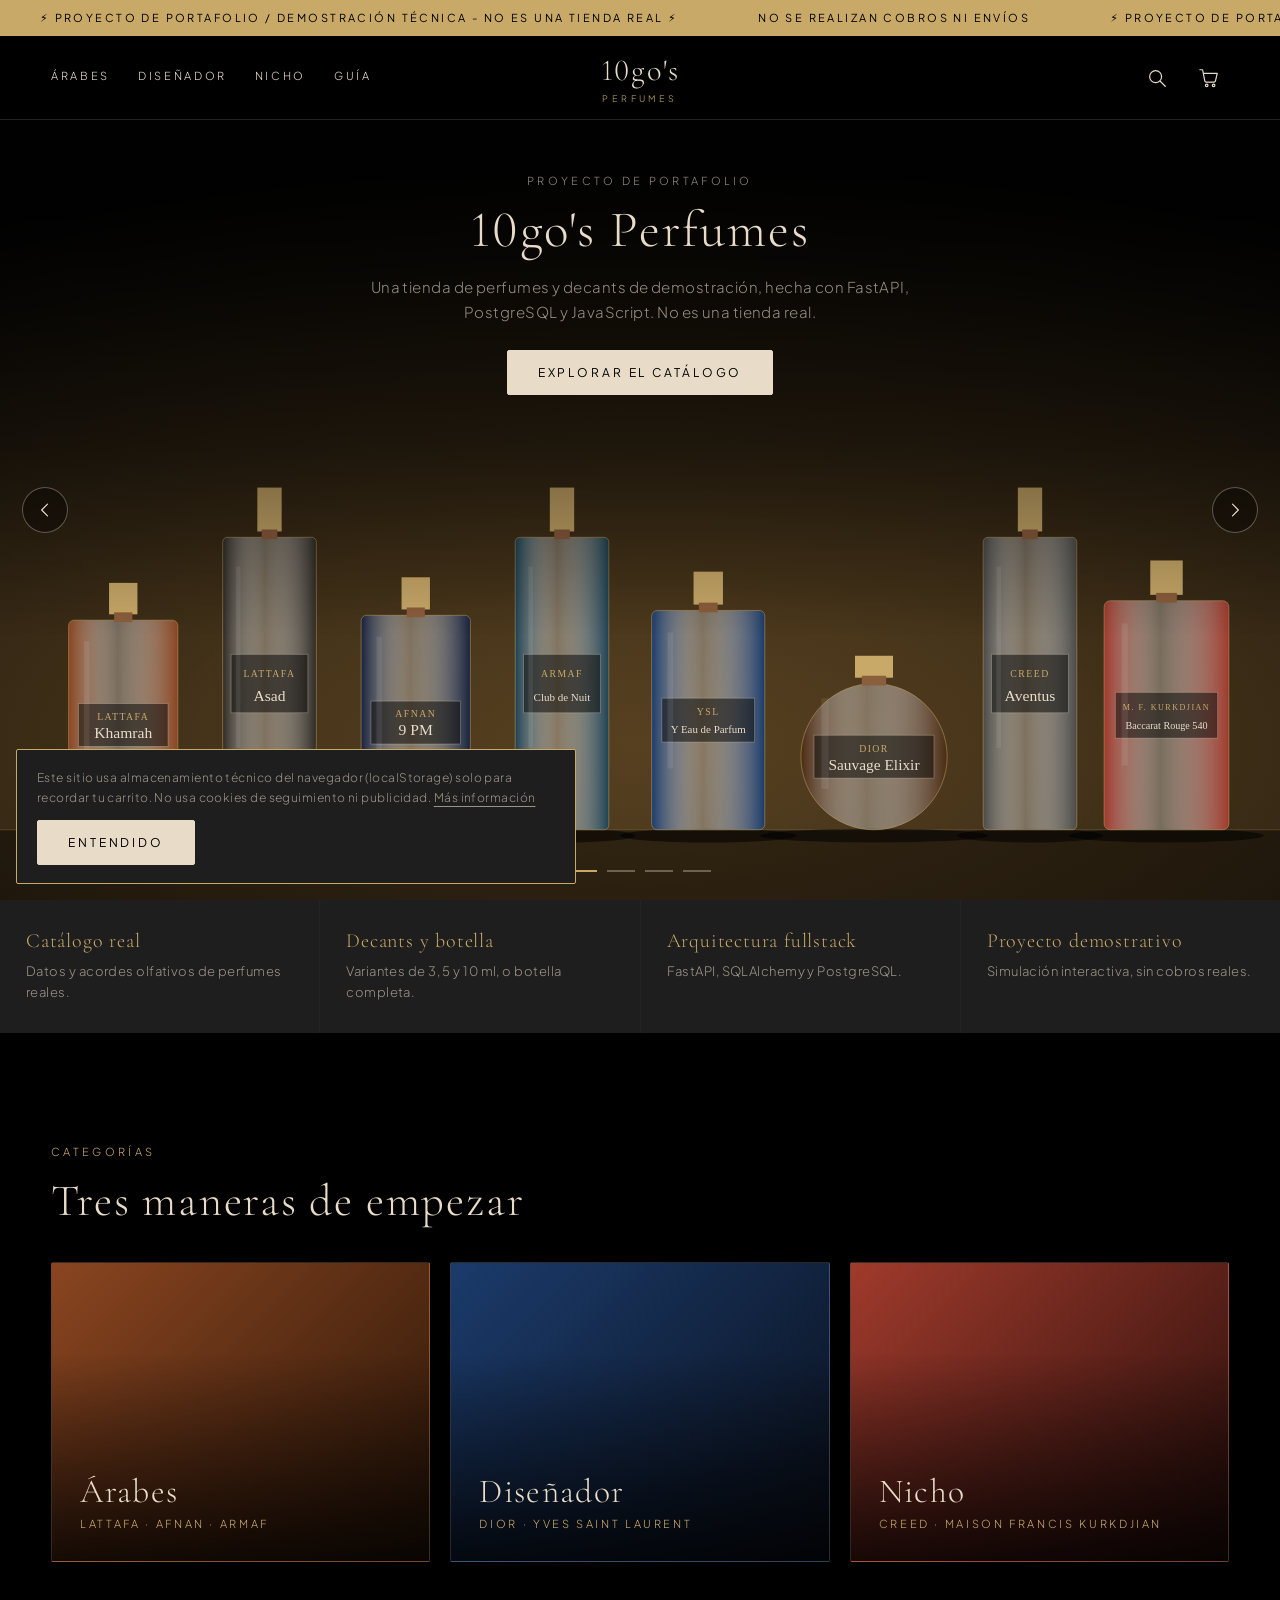
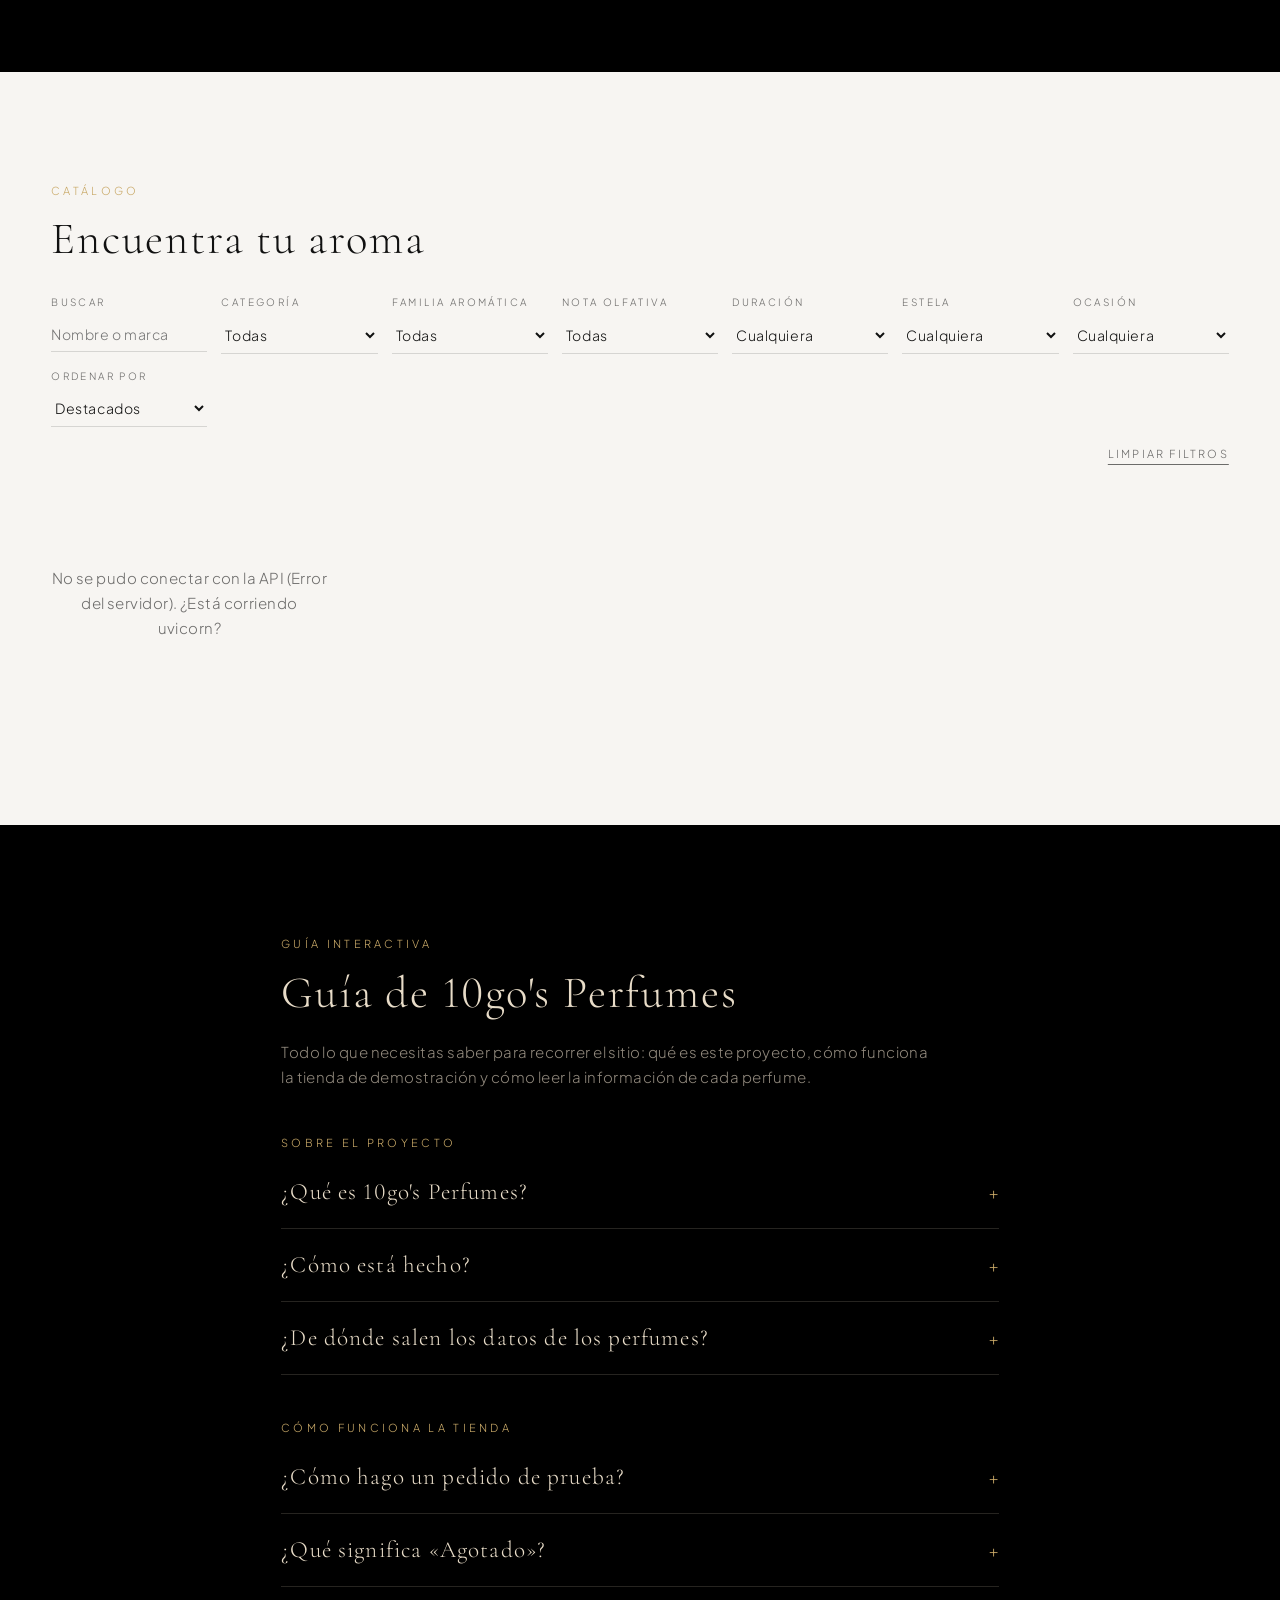
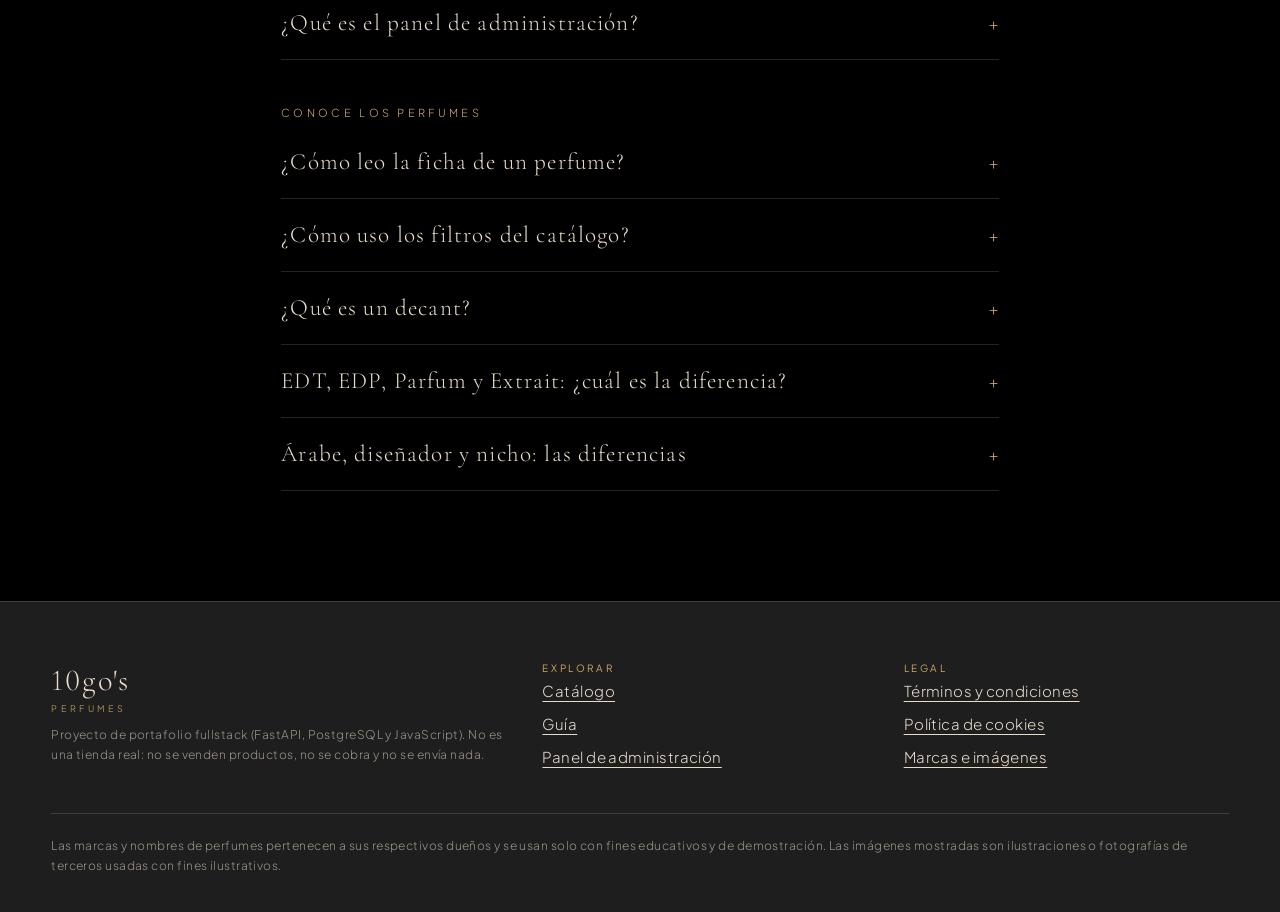
==== commit d04b418d: "Hero de 4 banners con fundido superpuesto, flechas y 10 s; guía solo con las diferencias Co-Authored" ====
--- a/frontend/index.html
+++ b/frontend/index.html
@@ -65,7 +65,6 @@
         <li>Ve al checkout y escribe datos de prueba (nombre, correo y notas). No se pide ninguna tarjeta.</li>
         <li>Genera la orden de prueba: recibirás un ticket con un código como ORD-1001 y el stock del perfume bajará en la base de datos.</li>
       </ol></div></details>
-    <details class="acc"><summary>¿Por qué hay precios en dos monedas?</summary><div class="acc-body">Los precios se guardan en dólares (US$) y se muestran también en pesos dominicanos (RD$). La conversión usa una tasa fija de demostración de 61 pesos por dólar, que no sigue el mercado.</div></details>
     <details class="acc"><summary>¿Qué significa «Agotado»?</summary><div class="acc-body">Cada formato de cada perfume tiene su propio stock. Cuando una orden de prueba compra la última unidad, ese formato pasa a «Agotado» y deja de poder añadirse al carrito, igual que ocurriría en una tienda real.</div></details>
     <details class="acc"><summary>¿Qué es el panel de administración?</summary><div class="acc-body">Es una zona protegida con usuario y contraseña donde el administrador del proyecto ve las órdenes de prueba, edita precios y stock, y crea o modifica perfumes. Está en el enlace «Panel de administración» del pie de página.</div></details>
 
@@ -73,17 +72,10 @@
     <details class="acc"><summary>¿Cómo leo la ficha de un perfume?</summary><div class="acc-body">Las <strong>notas</strong> se organizan en tres fases: salida (lo primero que hueles), corazón (el cuerpo del aroma) y fondo (lo que queda horas después). El gráfico de <strong>main accords</strong> muestra las sensaciones dominantes: la barra más larga (100) es la que más se nota y las demás se miden respecto a ella. La <strong>familia aromática</strong> resume el estilo general, y la duración y la estela indican cuánto dura y cuánto se proyecta.</div></details>
     <details class="acc"><summary>¿Cómo uso los filtros del catálogo?</summary><div class="acc-body">Puedes combinar filtros por categoría, familia aromática, nota olfativa, duración, estela y ocasión, y buscar por nombre o marca con la lupa. También puedes ordenar por precio o por nombre. Los resultados se actualizan al instante.</div></details>
     <details class="acc"><summary>¿Qué es un decant?</summary><div class="acc-body">Es una porción del perfume original pasada a un atomizador pequeño. Permite probar un aroma caro o desconocido durante semanas, sin comprar el frasco completo. El líquido es el mismo del frasco original.</div></details>
-    <details class="acc"><summary>¿Cuántos sprays rinde cada tamaño?</summary><div class="acc-body">Un spray libera aproximadamente 0.1 ml (varía según el atomizador). Valores orientativos:
-      <table><thead><tr><th>Tamaño</th><th>Sprays aprox.</th><th>Para qué sirve</th></tr></thead><tbody>
-      <tr><td>3 ml</td><td>~30</td><td>Probar el aroma unos días</td></tr><tr><td>5 ml</td><td>~50</td><td>Un viaje o un par de semanas</td></tr>
-      <tr><td>10 ml</td><td>~100</td><td>Uso casual durante meses</td></tr><tr><td>Botella (70 a 105 ml)</td><td>~700 a 1000</td><td>Tu aroma de cabecera</td></tr></tbody></table></div></details>
     <details class="acc"><summary>EDT, EDP, Parfum y Extrait: ¿cuál es la diferencia?</summary><div class="acc-body">Cambia la proporción de aceites perfumados, y con ella la intensidad y la duración. Los porcentajes son rangos típicos y cada marca decide los suyos:
       <table><thead><tr><th>Tipo</th><th>Concentración típica</th><th>Duración típica</th></tr></thead><tbody>
       <tr><td>Eau de Toilette (EDT)</td><td>5 a 15 %</td><td>3 a 5 horas</td></tr><tr><td>Eau de Parfum (EDP)</td><td>15 a 20 %</td><td>5 a 8 horas</td></tr>
       <tr><td>Parfum / Extrait</td><td>20 a 40 %</td><td>8 horas o más</td></tr></tbody></table></div></details>
-    <details class="acc"><summary>¿Qué es un perfume árabe?</summary><div class="acc-body">Es la perfumería de casas de Medio Oriente, como Lattafa, Afnan o Armaf, con una larga tradición basada en el oud, el ámbar, el almizcle, las especias, el incienso y las rosas. Suelen ser composiciones intensas, dulces o especiadas, de mucha duración y estela. Hoy muchas casas árabes también hacen aromas modernos, algunos inspirados en perfumes famosos. Su gran atractivo es la relación entre precio y rendimiento.</div></details>
-    <details class="acc"><summary>¿Qué es un perfume de diseñador?</summary><div class="acc-body">Es el perfume que lanzan las grandes casas de moda y lujo, como Dior o Yves Saint Laurent, que ponen su marca a una fragancia. Se fabrican y distribuyen a gran escala, con campañas de publicidad globales y aromas pensados para gustar a mucha gente. Los clásicos de esta categoría son una apuesta segura y se consiguen en cualquier perfumería.</div></details>
-    <details class="acc"><summary>¿Qué es un perfume de nicho?</summary><div class="acc-body">Es el de casas pequeñas o independientes, dedicadas casi por completo a la perfumería, como Maison Francis Kurkdjian o Creed. Buscan composiciones más originales o arriesgadas, con ingredientes de alta calidad, y se producen en menor cantidad y se venden en pocos puntos. Por eso suelen ser los más caros y exclusivos. La frontera con el diseñador no siempre es clara: algunas casas históricas hoy pertenecen a grandes grupos.</div></details>
     <details class="acc"><summary>Árabe, diseñador y nicho: las diferencias</summary><div class="acc-body">Valores orientativos para un frasco de 100 ml; cada marca y cada perfume cambian.
       <div class="table-scroll"><table class="compare"><thead><tr><th></th><th>Árabe</th><th>Diseñador</th><th>Nicho</th></tr></thead><tbody>
       <tr><td>Quién lo hace</td><td>Casas de Medio Oriente</td><td>Casas de moda y lujo</td><td>Casas independientes y especializadas</td></tr>
--- a/frontend/css/styles.css
+++ b/frontend/css/styles.css
@@ -69,19 +69,33 @@
   .logo { grid-column: 2; grid-row: 1; } .header-tools { grid-column: 3; grid-row: 1; gap: 14px; }
 }
 
-/* ---- hero carrusel ---- */
-.hero { position: relative; min-height: min(86vh, 760px); overflow: hidden; background: var(--bg); }
-.slide { position: absolute; inset: 0; display: grid; grid-template-columns: 1.05fr 1fr; align-items: center; gap: 24px; padding: 40px var(--gutter) 90px; opacity: 0; visibility: hidden; transition: opacity .9s ease, visibility .9s; background: radial-gradient(ellipse at 72% 45%, var(--tint) 0%, transparent 62%); }
-.slide.active { opacity: 1; visibility: visible; }
-.slide-text { max-width: 560px; margin-left: max(0px, calc((100vw - 1400px) / 2)); }
-.slide-text p { color: var(--muted); max-width: 46ch; margin: 0 0 30px; }
-.slide-img img { width: 100%; height: 100%; object-fit: cover; }
-.slide-img { justify-self: center; width: min(420px, 80%); aspect-ratio: 4 / 5; border-radius: var(--radius); overflow: hidden; border: 1px solid var(--line); }
-.slide.active .slide-text > * { animation: rise .9s both; } .slide.active .slide-text > *:nth-child(2) { animation-delay: .1s; } .slide.active .slide-text > *:nth-child(3) { animation-delay: .2s; } .slide.active .slide-text > *:nth-child(4) { animation-delay: .3s; }
+/* ---- hero carrusel: imágenes a pantalla completa que se superponen ---- */
+.hero { position: relative; min-height: max(560px, min(calc(100vh - 120px), 800px)); overflow: hidden; background: #050505; }
+.slide { position: absolute; inset: 0; display: flex; flex-direction: column; align-items: center; justify-content: flex-start; text-align: center; padding: 52px var(--gutter) 90px; opacity: 0; visibility: hidden; z-index: 0; }
+.slide.prev { opacity: 1; visibility: visible; z-index: 1; }               /* la anterior queda debajo, visible */
+.slide.active { visibility: visible; z-index: 2; animation: slide-in 1.2s ease both; } /* la nueva se funde por encima */
+@keyframes slide-in { from { opacity: 0; } to { opacity: 1; } }
+.slide-bg { position: absolute; inset: 0; width: 100%; height: 100%; object-fit: cover; object-position: center bottom; z-index: -2; }
+.slide.active .slide-bg { animation: drift 14s ease-out both; }            /* zoom lento muy sutil */
+@keyframes drift { from { transform: scale(1.06); } to { transform: scale(1); } }
+.slide::before { content: ""; position: absolute; inset: 0; z-index: -1; background: linear-gradient(to bottom, rgba(0,0,0,.78) 0%, rgba(0,0,0,.42) 42%, transparent 66%); }
+.slide-text { max-width: 920px; margin: 0 auto; } .slide-text h1 { font-size: clamp(2rem, 4vw, 3.3rem); margin-bottom: .3em; }
+.slide-text p { color: var(--muted); max-width: 56ch; margin: 0 auto 26px; } .slide-text .eyebrow { margin-bottom: 12px; }
+.slide.active .slide-text > * { animation: rise .9s .5s both; } .slide.active .slide-text > *:nth-child(2) { animation-delay: .6s; } .slide.active .slide-text > *:nth-child(3) { animation-delay: .7s; } .slide.active .slide-text > *:nth-child(4) { animation-delay: .8s; }
 @keyframes rise { from { opacity: 0; transform: translateY(14px); } }
-.hero-ctrl { position: absolute; bottom: 28px; left: var(--gutter); right: var(--gutter); display: flex; justify-content: space-between; align-items: center; z-index: 3; }
-.dots { display: flex; gap: 10px; } .dot { width: 26px; height: 2px; background: var(--line); border: 0; padding: 0; cursor: pointer; } .dot[aria-current="true"] { background: var(--gold); }
-@media (max-width: 760px) { .slide { grid-template-columns: 1fr; padding-top: 28px; align-content: start; } .slide-img { width: 48%; order: -1; } .hero { min-height: 780px; } }
+.hero-arrow { position: absolute; top: 50%; z-index: 5; width: 46px; height: 46px; margin-top: -23px; display: grid; place-items: center; border: 1px solid rgba(232, 220, 200, .35); border-radius: 50%; background: rgba(0, 0, 0, .35); color: var(--cream); cursor: pointer; backdrop-filter: blur(4px); transition: background .2s, border-color .2s, color .2s; }
+.hero-arrow:hover { background: var(--cream); border-color: var(--cream); color: #000; }
+.hero-arrow.prev { left: 22px; } .hero-arrow.next { right: 22px; }
+.hero-arrow svg { width: 20px; height: 20px; fill: none; stroke: currentColor; stroke-width: 1.4; stroke-linecap: round; stroke-linejoin: round; }
+.dots { position: absolute; bottom: 28px; left: 50%; transform: translateX(-50%); z-index: 5; display: flex; gap: 10px; }
+.dot { width: 28px; height: 2px; background: rgba(232, 220, 200, .35); border: 0; padding: 0; cursor: pointer; } .dot[aria-current="true"] { background: var(--gold); }
+@media (max-width: 760px) {
+  .hero { min-height: 640px; }
+  .slide { padding-top: 40px; }
+  .slide-bg { top: auto; bottom: 0; height: 270px; object-position: center bottom; }
+  .slide::before { background: linear-gradient(to bottom, #000 0%, rgba(0,0,0,.6) 55%, transparent 75%); }
+  .hero-arrow { top: auto; bottom: 120px; margin-top: 0; width: 40px; height: 40px; } .hero-arrow.prev { left: 12px; } .hero-arrow.next { right: 12px; }
+}
 
 /* ---- pilares ---- */
 .pillars { display: grid; grid-template-columns: repeat(4, 1fr); gap: 1px; background: var(--line); }
